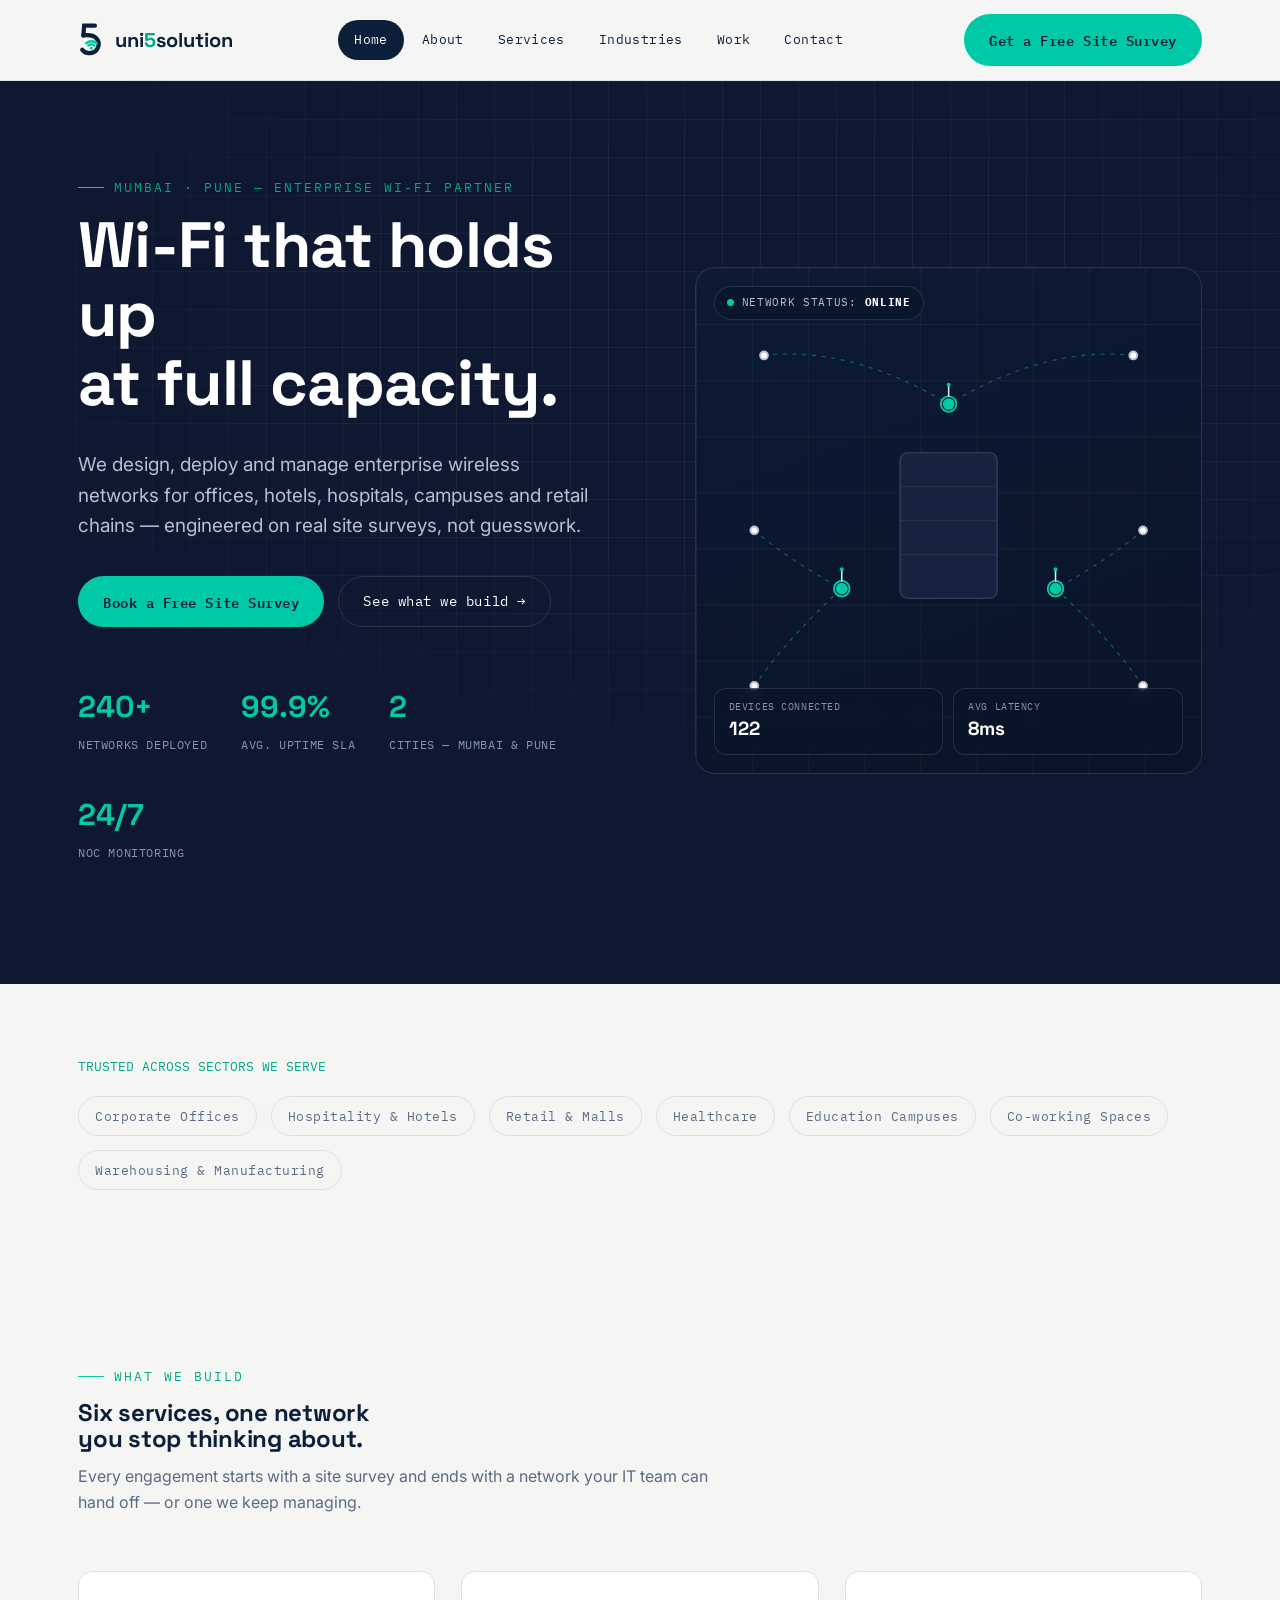
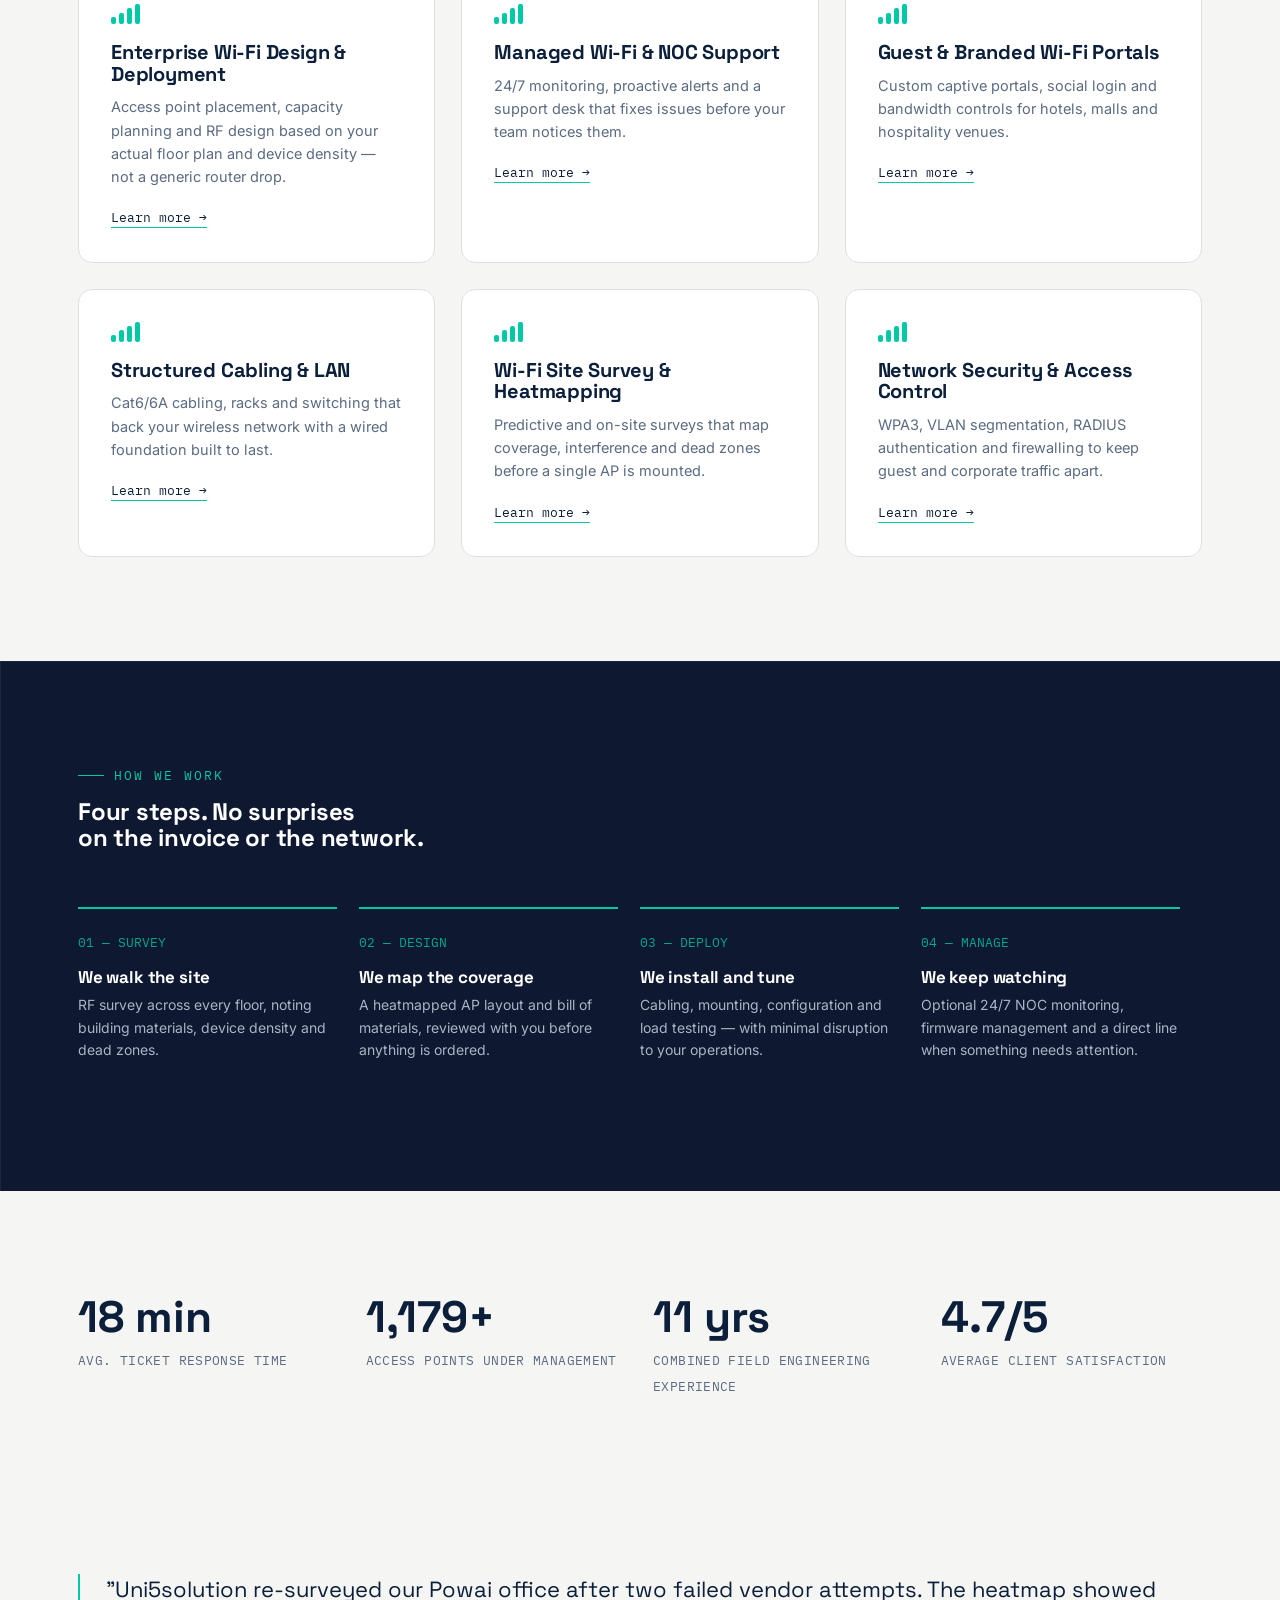
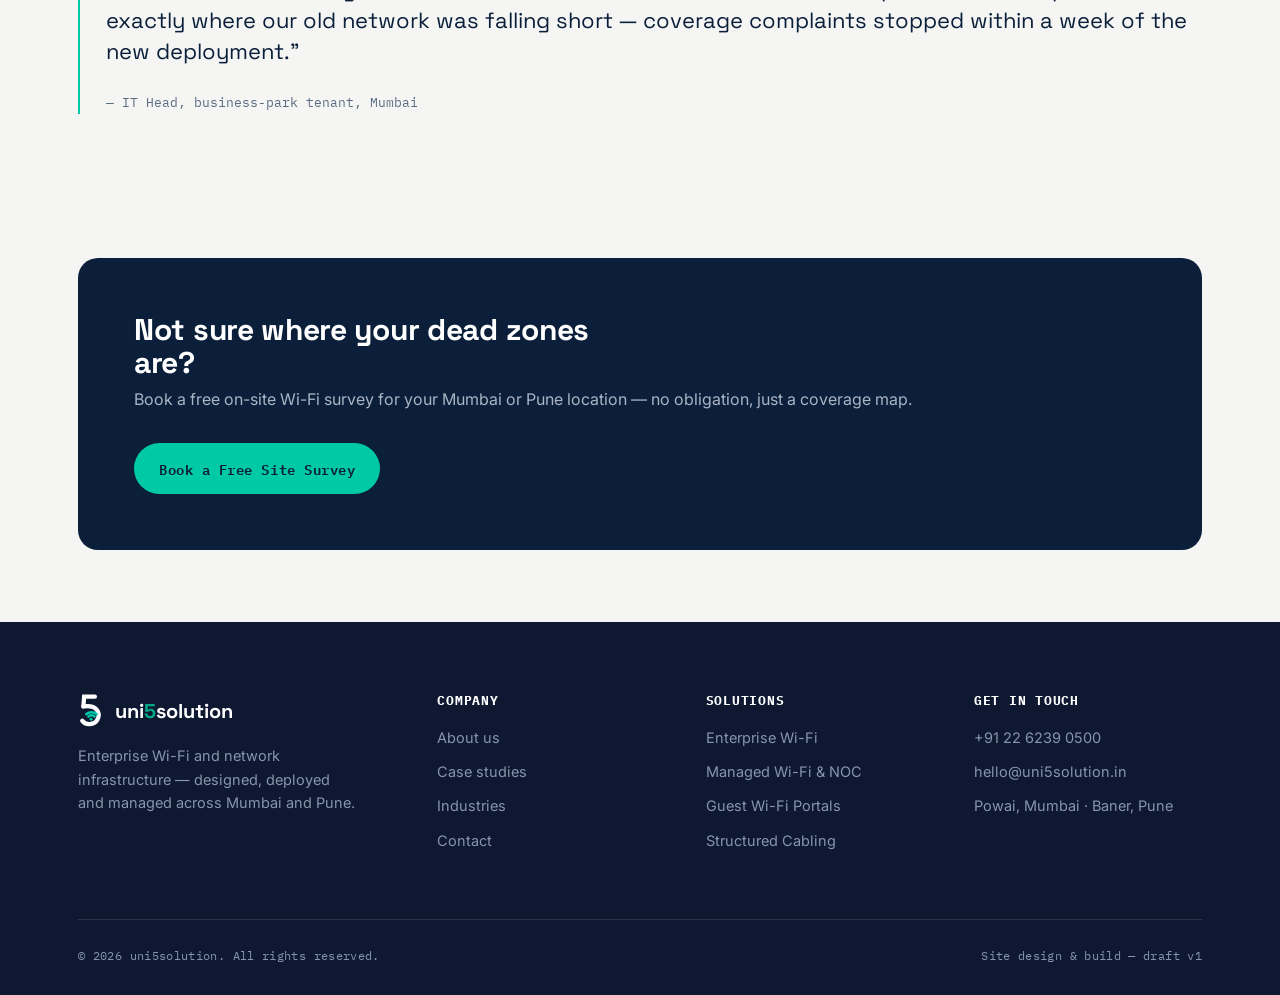
==== index.html @ 1fc23071 "Initial site: home, about, services, industries, work, contact + logo + hero network animation" ====
<!DOCTYPE html>
<html lang="en">
<head>
<meta charset="UTF-8">
<meta name="viewport" content="width=device-width, initial-scale=1.0">
<title>uni5solution — Enterprise Wi-Fi & Network Infrastructure | Mumbai & Pune</title>
<meta name="description" content="uni5solution designs, deploys and manages enterprise Wi-Fi networks for offices, hospitality, retail and campuses across Mumbai and Pune. Free site survey.">
<link rel="icon" href="assets/img/favicon.ico">
<link rel="preconnect" href="https://fonts.googleapis.com">
<link href="https://fonts.googleapis.com/css2?family=Space+Grotesk:wght@500;600;700&family=Inter:wght@400;500;600&family=IBM+Plex+Mono:wght@400;500&display=swap" rel="stylesheet">
<link rel="stylesheet" href="assets/css/style.css">
</head>
<body>

<header class="site-header">
  <div class="container">
    <a href="index.html" class="brand">
      <img src="assets/img/logo-mark.svg" alt="uni5solution">
      <span class="brand-word">uni<b>5</b>solution</span>
    </a>
    <nav class="main-nav" id="main-nav">
      <a href="index.html">Home</a>
      <a href="about.html">About</a>
      <a href="services.html">Services</a>
      <a href="industries.html">Industries</a>
      <a href="work.html">Work</a>
      <a href="contact.html">Contact</a>
      <a href="contact.html" class="btn btn-signal nav-inline-cta">Get a Free Site Survey</a>
    </nav>
    <div class="nav-cta">
      <a href="contact.html" class="btn btn-signal">Get a Free Site Survey</a>
      <button class="nav-toggle" aria-label="Toggle menu" aria-expanded="false"><span></span><span></span><span></span></button>
    </div>
  </div>
</header>

<!-- HERO -->
<section class="hero">
  <div class="container">
    <div class="hero-grid">
      <div>
        <div class="eyebrow on-dark">MUMBAI · PUNE — ENTERPRISE WI-FI PARTNER</div>
        <h1>Wi-Fi that holds up<br>at full capacity.</h1>
        <p class="lede">We design, deploy and manage enterprise wireless networks for offices, hotels, hospitals, campuses and retail chains — engineered on real site surveys, not guesswork.</p>
        <div class="hero-actions">
          <a href="contact.html" class="btn btn-signal">Book a Free Site Survey</a>
          <a href="services.html" class="btn btn-ghost">See what we build →</a>
        </div>
        <div class="hero-stats">
          <div><strong>240+</strong><span>NETWORKS DEPLOYED</span></div>
          <div><strong>99.9%</strong><span>AVG. UPTIME SLA</span></div>
          <div><strong>2</strong><span>CITIES — MUMBAI &amp; PUNE</span></div>
          <div><strong>24/7</strong><span>NOC MONITORING</span></div>
        </div>
      </div>
      <div class="network-live" role="img" aria-label="Animated illustration of an office building with three access points serving connected devices">
        <div class="heatmap-grid"></div>

        <div class="network-badge"><span class="live-dot"></span>NETWORK STATUS: <b>ONLINE</b></div>

        <svg class="network-svg" viewBox="0 0 520 520" xmlns="http://www.w3.org/2000/svg">
          <!-- building -->
          <rect class="building" x="210" y="190" width="100" height="150" rx="8" stroke-width="1.5"/>
          <line class="floor-line" x1="210" y1="225" x2="310" y2="225"/>
          <line class="floor-line" x1="210" y1="260" x2="310" y2="260"/>
          <line class="floor-line" x1="210" y1="295" x2="310" y2="295"/>

          <!-- connection links (device -> nearest AP) -->
          <path class="link" d="M70,90 Q160,80 260,140"/>
          <path class="link" d="M450,90 Q360,80 260,140"/>
          <path class="link" d="M60,270 Q95,300 150,330"/>
          <path class="link" d="M60,430 Q95,380 150,330"/>
          <path class="link" d="M460,270 Q425,300 370,330"/>
          <path class="link" d="M460,430 Q425,380 370,330"/>

          <!-- device dots -->
          <circle class="device-dot pulse" cx="70" cy="90" r="5"/>
          <circle class="device-dot pulse" cx="450" cy="90" r="5"/>
          <circle class="device-dot pulse" cx="60" cy="270" r="5"/>
          <circle class="device-dot pulse" cx="60" cy="430" r="5"/>
          <circle class="device-dot pulse" cx="460" cy="270" r="5"/>
          <circle class="device-dot pulse" cx="460" cy="430" r="5"/>

          <!-- travelling packets, one per link -->
          <circle class="packet" r="3" style="offset-path:path('M70,90 Q160,80 260,140'); animation-duration:2.6s; animation-delay:0s;"/>
          <circle class="packet" r="3" style="offset-path:path('M450,90 Q360,80 260,140'); animation-duration:3s; animation-delay:.6s;"/>
          <circle class="packet" r="3" style="offset-path:path('M60,270 Q95,300 150,330'); animation-duration:2.2s; animation-delay:.3s;"/>
          <circle class="packet" r="3" style="offset-path:path('M60,430 Q95,380 150,330'); animation-duration:2.8s; animation-delay:1s;"/>
          <circle class="packet" r="3" style="offset-path:path('M460,270 Q425,300 370,330'); animation-duration:2.4s; animation-delay:.15s;"/>
          <circle class="packet" r="3" style="offset-path:path('M460,430 Q425,380 370,330'); animation-duration:3.2s; animation-delay:.8s;"/>

          <!-- access points: radar rings + antenna + core -->
          <g>
            <circle class="radar" cx="260" cy="140" r="8"/>
            <circle class="radar d2" cx="260" cy="140" r="8"/>
            <line class="ap-antenna" x1="260" y1="132" x2="260" y2="120"/>
            <circle class="ap-core" cx="260" cy="120" r="2"/>
            <circle class="ap-core" cx="260" cy="140" r="6"/>
          </g>
          <g>
            <circle class="radar" cx="150" cy="330" r="8"/>
            <circle class="radar d2" cx="150" cy="330" r="8"/>
            <line class="ap-antenna" x1="150" y1="322" x2="150" y2="310"/>
            <circle class="ap-core" cx="150" cy="310" r="2"/>
            <circle class="ap-core" cx="150" cy="330" r="6"/>
          </g>
          <g>
            <circle class="radar" cx="370" cy="330" r="8"/>
            <circle class="radar d2" cx="370" cy="330" r="8"/>
            <line class="ap-antenna" x1="370" y1="322" x2="370" y2="310"/>
            <circle class="ap-core" cx="370" cy="310" r="2"/>
            <circle class="ap-core" cx="370" cy="330" r="6"/>
          </g>
        </svg>

        <div class="network-readout">
          <div><span>DEVICES CONNECTED</span><strong id="live-devices">124</strong></div>
          <div><span>AVG LATENCY</span><strong id="live-latency">11ms</strong></div>
        </div>
      </div>
    </div>
  </div>
</section>

<!-- LOGO STRIP -->
<section class="section-tight">
  <div class="container">
    <p class="badge-signal" style="margin-bottom:20px;">TRUSTED ACROSS SECTORS WE SERVE</p>
    <div class="strip">
      <span>Corporate Offices</span>
      <span>Hospitality &amp; Hotels</span>
      <span>Retail &amp; Malls</span>
      <span>Healthcare</span>
      <span>Education Campuses</span>
      <span>Co-working Spaces</span>
      <span>Warehousing &amp; Manufacturing</span>
    </div>
  </div>
</section>

<!-- SERVICES -->
<section class="section" id="services">
  <div class="container">
    <div class="section-head">
      <div class="eyebrow">WHAT WE BUILD</div>
      <h2>Six services, one network<br>you stop thinking about.</h2>
      <p>Every engagement starts with a site survey and ends with a network your IT team can hand off — or one we keep managing.</p>
    </div>
    <div class="grid grid-3">
      <div class="card reveal">
        <div class="bars"><i></i><i></i><i></i><i></i></div>
        <h3>Enterprise Wi-Fi Design &amp; Deployment</h3>
        <p>Access point placement, capacity planning and RF design based on your actual floor plan and device density — not a generic router drop.</p>
        <a href="services.html" class="more">Learn more →</a>
      </div>
      <div class="card reveal">
        <div class="bars"><i></i><i></i><i></i><i></i></div>
        <h3>Managed Wi-Fi &amp; NOC Support</h3>
        <p>24/7 monitoring, proactive alerts and a support desk that fixes issues before your team notices them.</p>
        <a href="services.html" class="more">Learn more →</a>
      </div>
      <div class="card reveal">
        <div class="bars"><i></i><i></i><i></i><i></i></div>
        <h3>Guest &amp; Branded Wi-Fi Portals</h3>
        <p>Custom captive portals, social login and bandwidth controls for hotels, malls and hospitality venues.</p>
        <a href="services.html" class="more">Learn more →</a>
      </div>
      <div class="card reveal">
        <div class="bars"><i></i><i></i><i></i><i></i></div>
        <h3>Structured Cabling &amp; LAN</h3>
        <p>Cat6/6A cabling, racks and switching that back your wireless network with a wired foundation built to last.</p>
        <a href="services.html" class="more">Learn more →</a>
      </div>
      <div class="card reveal">
        <div class="bars"><i></i><i></i><i></i><i></i></div>
        <h3>Wi-Fi Site Survey &amp; Heatmapping</h3>
        <p>Predictive and on-site surveys that map coverage, interference and dead zones before a single AP is mounted.</p>
        <a href="services.html" class="more">Learn more →</a>
      </div>
      <div class="card reveal">
        <div class="bars"><i></i><i></i><i></i><i></i></div>
        <h3>Network Security &amp; Access Control</h3>
        <p>WPA3, VLAN segmentation, RADIUS authentication and firewalling to keep guest and corporate traffic apart.</p>
        <a href="services.html" class="more">Learn more →</a>
      </div>
    </div>
  </div>
</section>

<!-- WHY US / PROCESS -->
<section class="section on-dark blueprint">
  <div class="container">
    <div class="section-head">
      <div class="eyebrow">HOW WE WORK</div>
      <h2>Four steps. No surprises<br>on the invoice or the network.</h2>
    </div>
    <div class="process">
      <div class="process-step reveal">
        <span class="num">01 — SURVEY</span>
        <h4>We walk the site</h4>
        <p>RF survey across every floor, noting building materials, device density and dead zones.</p>
      </div>
      <div class="process-step reveal">
        <span class="num">02 — DESIGN</span>
        <h4>We map the coverage</h4>
        <p>A heatmapped AP layout and bill of materials, reviewed with you before anything is ordered.</p>
      </div>
      <div class="process-step reveal">
        <span class="num">03 — DEPLOY</span>
        <h4>We install and tune</h4>
        <p>Cabling, mounting, configuration and load testing — with minimal disruption to your operations.</p>
      </div>
      <div class="process-step reveal">
        <span class="num">04 — MANAGE</span>
        <h4>We keep watching</h4>
        <p>Optional 24/7 NOC monitoring, firmware management and a direct line when something needs attention.</p>
      </div>
    </div>
  </div>
</section>

<!-- STATS / CREDIBILITY -->
<section class="section">
  <div class="container">
    <div class="grid grid-4">
      <div class="stat reveal"><strong>18 min</strong><span>AVG. TICKET RESPONSE TIME</span></div>
      <div class="stat reveal"><strong>1,200+</strong><span>ACCESS POINTS UNDER MANAGEMENT</span></div>
      <div class="stat reveal"><strong>11 yrs</strong><span>COMBINED FIELD ENGINEERING EXPERIENCE</span></div>
      <div class="stat reveal"><strong>4.8/5</strong><span>AVERAGE CLIENT SATISFACTION</span></div>
    </div>
  </div>
</section>

<!-- TESTIMONIAL -->
<section class="section-tight">
  <div class="container">
    <div class="quote reveal">
      <p>"Uni5solution re-surveyed our Powai office after two failed vendor attempts. The heatmap showed exactly where our old network was falling short — coverage complaints stopped within a week of the new deployment."</p>
      <cite>— IT Head, business-park tenant, Mumbai</cite>
    </div>
  </div>
</section>

<!-- CTA -->
<section class="section-tight">
  <div class="container">
    <div class="cta-band">
      <div>
        <h2>Not sure where your dead zones are?</h2>
        <p>Book a free on-site Wi-Fi survey for your Mumbai or Pune location — no obligation, just a coverage map.</p>
      </div>
      <a href="contact.html" class="btn btn-signal">Book a Free Site Survey</a>
    </div>
  </div>
</section>

<footer class="site-footer">
  <div class="container">
    <div class="footer-grid">
      <div class="footer-brand">
        <a href="index.html" class="brand">
          <img src="assets/img/logo-mark-light.svg" alt="uni5solution">
          <span class="brand-word" style="color:#fff;">uni<b>5</b>solution</span>
        </a>
        <p>Enterprise Wi-Fi and network infrastructure — designed, deployed and managed across Mumbai and Pune.</p>
      </div>
      <div>
        <h4>Company</h4>
        <ul>
          <li><a href="about.html">About us</a></li>
          <li><a href="work.html">Case studies</a></li>
          <li><a href="industries.html">Industries</a></li>
          <li><a href="contact.html">Contact</a></li>
        </ul>
      </div>
      <div>
        <h4>Solutions</h4>
        <ul>
          <li><a href="services.html">Enterprise Wi-Fi</a></li>
          <li><a href="services.html">Managed Wi-Fi &amp; NOC</a></li>
          <li><a href="services.html">Guest Wi-Fi Portals</a></li>
          <li><a href="services.html">Structured Cabling</a></li>
        </ul>
      </div>
      <div>
        <h4>Get in touch</h4>
        <ul>
          <li><a href="tel:+912262390500">+91 22 6239 0500</a></li>
          <li><a href="mailto:hello@uni5solution.in">hello@uni5solution.in</a></li>
          <li>Powai, Mumbai · Baner, Pune</li>
        </ul>
      </div>
    </div>
    <div class="footer-bottom">
      <span>© 2026 uni5solution. All rights reserved.</span>
      <span>Site design &amp; build — draft v1</span>
    </div>
  </div>
</footer>

<script src="assets/js/main.js"></script>
</body>
</html>
---- assets/css/style.css ----
/* ============================================================
   uni5solution — design tokens
   ============================================================ */
:root{
  --ink:        #0B1F3A;
  --ink-2:      #14315C;
  --panel:      #0E1830;
  --paper:      #F5F6F4;
  --paper-2:    #ECEEEA;
  --signal:     #00C9A7;
  --signal-dim: #00A889;
  --amber:      #FF8A3D;
  --slate:      #5B6B82;
  --line:       #DCE1E0;
  --line-dark:  rgba(255,255,255,.12);
  --charcoal:   #10151F;
  --white:      #FFFFFF;

  --font-display: 'Space Grotesk', 'Arial Narrow', sans-serif;
  --font-body:    'Inter', -apple-system, 'Segoe UI', sans-serif;
  --font-mono:    'IBM Plex Mono', 'Courier New', monospace;

  --container: 1180px;
  --radius: 14px;
}

*,*::before,*::after{ box-sizing:border-box; }
html{ scroll-behavior:smooth; }
body{
  margin:0;
  background:var(--paper);
  color:var(--charcoal);
  font-family:var(--font-body);
  font-size:16px;
  line-height:1.6;
  -webkit-font-smoothing:antialiased;
  opacity:0;
  animation:page-in .5s ease .05s forwards;
}
@keyframes page-in{ from{ opacity:0; transform:translateY(6px); } to{ opacity:1; transform:translateY(0); } }
img{ max-width:100%; display:block; }
a{ color:inherit; text-decoration:none; }
ul{ margin:0; padding:0; list-style:none; }
h1,h2,h3,h4{
  font-family:var(--font-display);
  color:var(--ink);
  line-height:1.08;
  margin:0 0 .5em;
  letter-spacing:-0.01em;
}
p{ margin:0 0 1em; color:var(--slate); }
.container{ max-width:var(--container); margin:0 auto; padding:0 28px; }

/* focus visibility */
a:focus-visible,button:focus-visible,input:focus-visible,textarea:focus-visible{
  outline:2px solid var(--signal); outline-offset:3px;
}
@media (prefers-reduced-motion: reduce){
  *{ animation-duration:0.001ms !important; animation-iteration-count:1 !important; transition-duration:0.001ms !important; scroll-behavior:auto !important; }
  body{ opacity:1 !important; animation:none !important; }
}

/* ============================================================
   Eyebrow / mono labels
   ============================================================ */
.eyebrow{
  font-family:var(--font-mono);
  font-size:12.5px;
  letter-spacing:.16em;
  text-transform:uppercase;
  color:var(--signal-dim);
  display:flex; align-items:center; gap:10px;
  margin-bottom:14px;
}
.eyebrow::before{
  content:''; width:26px; height:1px; background:var(--signal);
}
.on-dark .eyebrow{ color:var(--signal); }
.on-dark .eyebrow::before{ background:var(--signal); }

/* ============================================================
   Buttons
   ============================================================ */
.btn{
  display:inline-flex; align-items:center; gap:10px;
  font-family:var(--font-mono);
  font-size:13.5px; letter-spacing:.04em;
  padding:14px 24px;
  border-radius:999px;
  border:1px solid transparent;
  cursor:pointer;
  position:relative; overflow:hidden;
  transition:transform .15s ease, background .2s ease, color .2s ease, border-color .2s ease;
  white-space:nowrap;
}
.btn:hover{ transform:translateY(-2px); }
.btn:active{ transform:translateY(0) scale(.98); }
.btn .ripple{
  position:absolute; border-radius:50%; pointer-events:none;
  background:rgba(255,255,255,.55); transform:scale(0);
  animation:ripple-out .6s ease-out forwards;
}
.btn-signal .ripple,.btn-primary .ripple{ background:rgba(255,255,255,.45); }
.btn-ghost .ripple{ background:rgba(0,201,167,.25); }
@keyframes ripple-out{ to{ transform:scale(1); opacity:0; } }
.btn-primary{ background:var(--ink); color:var(--white); }
.btn-primary:hover{ background:var(--signal-dim); }
.btn-signal{ background:var(--signal); color:var(--ink); font-weight:600; }
.btn-signal:hover{ background:var(--white); }
.btn-ghost{ border-color:var(--line); color:var(--ink); }
.btn-ghost:hover{ border-color:var(--ink); }
.on-dark .btn-ghost,.hero .btn-ghost,.page-hero .btn-ghost{ border-color:var(--line-dark); color:var(--white); }
.on-dark .btn-ghost:hover,.hero .btn-ghost:hover,.page-hero .btn-ghost:hover{ border-color:var(--signal); }

/* ============================================================
   Header / nav
   ============================================================ */
.site-header{
  position:sticky; top:0; z-index:100;
  background:rgba(245,246,244,.86);
  backdrop-filter:blur(10px);
  border-bottom:1px solid var(--line);
  transition:box-shadow .3s ease, border-color .3s ease;
}
.site-header.scrolled{
  box-shadow:0 8px 28px -20px rgba(11,31,58,.35);
}
.site-header .container{
  display:flex; align-items:center; justify-content:space-between;
  height:80px;
  transition:height .3s ease;
}
.site-header.scrolled .container{ height:66px; }
.brand{ display:flex; align-items:center; gap:12px; }
.brand img{ height:34px; width:auto; transition:height .3s ease, transform .4s ease; }
.site-header.scrolled .brand img{ height:28px; }
.brand:hover img{ transform:rotate(-8deg) scale(1.05); }
.brand-word{ font-family:var(--font-display); font-weight:700; font-size:20px; color:var(--ink); }
.brand-word b{ color:var(--signal-dim); font-weight:700; }

.main-nav{ display:flex; align-items:center; gap:2px; }
.main-nav a{
  position:relative;
  font-family:var(--font-mono); font-size:13px; letter-spacing:.03em;
  color:var(--ink); padding:10px 16px; border-radius:999px;
  transition:background .2s ease, color .2s ease;
}
.main-nav a::after{
  content:''; position:absolute; left:16px; right:16px; bottom:4px; height:2px;
  background:var(--signal); border-radius:2px;
  transform:scaleX(0); transform-origin:left; transition:transform .25s ease;
}
.main-nav a:hover::after{ transform:scaleX(1); }
.main-nav a:hover{ background:var(--paper-2); }
.main-nav a.active{ background:var(--ink); color:var(--white); }
.main-nav a.active::after{ display:none; }
.nav-cta{ display:flex; align-items:center; gap:18px; }
.nav-toggle{ display:none; }

@media (max-width:920px){
  .main-nav{
    position:fixed; inset:80px 0 0 0; height:calc(100dvh - 80px);
    background:var(--paper); flex-direction:column; align-items:stretch;
    padding:20px 28px; gap:6px; transform:translateX(100%);
    transition:transform .3s ease; overflow-y:auto;
  }
  .main-nav.open{ transform:translateX(0); }
  .main-nav a{ padding:16px 10px; border-bottom:1px solid var(--line); border-radius:0; }
  .main-nav a::after{ display:none; }
  .main-nav a{ opacity:0; transform:translateX(14px); transition:opacity .35s ease, transform .35s ease; }
  .main-nav.open a{ opacity:1; transform:translateX(0); }
  .main-nav.open a:nth-child(1){ transition-delay:.05s; }
  .main-nav.open a:nth-child(2){ transition-delay:.1s; }
  .main-nav.open a:nth-child(3){ transition-delay:.15s; }
  .main-nav.open a:nth-child(4){ transition-delay:.2s; }
  .main-nav.open a:nth-child(5){ transition-delay:.25s; }
  .main-nav.open a:nth-child(6){ transition-delay:.3s; }
  .main-nav.open a:nth-child(7){ transition-delay:.35s; }
  .nav-toggle{
    display:flex; flex-direction:column; gap:5px; background:none; border:none; cursor:pointer; padding:8px;
  }
  .nav-toggle span{ width:22px; height:2px; background:var(--ink); transition:transform .3s ease, opacity .3s ease; }
  .nav-toggle.active span:nth-child(1){ transform:translateY(7px) rotate(45deg); }
  .nav-toggle.active span:nth-child(2){ opacity:0; }
  .nav-toggle.active span:nth-child(3){ transform:translateY(-7px) rotate(-45deg); }
  .nav-cta .btn-signal{ display:none; }
  .main-nav .nav-inline-cta{ display:block; margin-top:14px; }
}
@media (min-width:921px){ .nav-inline-cta{ display:none; } }

/* ============================================================
   Section rhythm
   ============================================================ */
.section{ padding:104px 0; }
.section-tight{ padding:72px 0; }
@media (max-width:720px){ .section{ padding:64px 0; } .section-tight{ padding:48px 0; } }
.section.on-dark{ background:var(--panel); color:var(--white); }
.section.on-dark h1,.section.on-dark h2,.section.on-dark h3,.section.on-dark h4{ color:var(--white); }
.section.on-dark p{ color:#A9B4C4; }
.section-head{ max-width:640px; margin-bottom:56px; }
.section-head.center{ margin-left:auto; margin-right:auto; text-align:center; }

/* ============================================================
   Signal / blueprint motif — signature visual
   ============================================================ */
.blueprint{
  position:relative;
  background-image:
    linear-gradient(var(--line) 1px, transparent 1px),
    linear-gradient(90deg, var(--line) 1px, transparent 1px);
  background-size:34px 34px;
}
.on-dark.blueprint{
  background-image:
    linear-gradient(rgba(255,255,255,.06) 1px, transparent 1px),
    linear-gradient(90deg, rgba(255,255,255,.06) 1px, transparent 1px);
}

.hero{
  position:relative; overflow:hidden;
  padding:96px 0 120px;
  background:var(--panel); color:var(--white);
}
.hero::before{
  content:'';
  position:absolute; inset:0;
  background-image:
    linear-gradient(rgba(255,255,255,.055) 1px, transparent 1px),
    linear-gradient(90deg, rgba(255,255,255,.055) 1px, transparent 1px);
  background-size:38px 38px;
  mask-image:radial-gradient(ellipse 80% 60% at 60% 30%, black 40%, transparent 85%);
}
.hero .container{ position:relative; z-index:2; }
.hero-grid{ display:grid; grid-template-columns:1.05fr .95fr; gap:56px; align-items:center; }
@media (max-width:900px){ .hero-grid{ grid-template-columns:1fr; } }
.hero h1{ color:var(--white); font-size:clamp(38px,5.4vw,64px); }
.hero .lede{ color:#B7C1D1; font-size:19px; max-width:520px; }
.hero-actions{ display:flex; gap:14px; flex-wrap:wrap; margin-top:34px; }

.hero-stats{ display:flex; gap:34px; margin-top:56px; flex-wrap:wrap; }
.hero-stats div{ font-family:var(--font-mono); }
.hero-stats strong{ display:block; font-family:var(--font-display); font-size:30px; color:var(--signal); }
.hero-stats span{ font-size:12px; letter-spacing:.05em; color:#8695AB; }

/* coverage heatmap visual (signature element) */
.heatmap{
  position:relative; min-height:340px; aspect-ratio:1/1; border-radius:20px;
  background:linear-gradient(160deg,#0C1A33,#0A1428);
  border:1px solid var(--line-dark);
  overflow:hidden;
}
.heatmap-grid{
  position:absolute; inset:0;
  background-image:linear-gradient(rgba(255,255,255,.08) 1px, transparent 1px),
                    linear-gradient(90deg, rgba(255,255,255,.08) 1px, transparent 1px);
  background-size:11.11% 11.11%;
}
.heatmap-blob{
  position:absolute; border-radius:50%; filter:blur(22px); opacity:.55;
  animation:blob-drift 9s ease-in-out infinite alternate;
}
.heatmap-node{
  position:absolute; width:9px; height:9px; border-radius:50%; background:var(--signal);
  box-shadow:0 0 0 6px rgba(0,201,167,.16);
}
.heatmap-node.ap::after{
  content:'AP'; position:absolute; top:-22px; left:50%; transform:translateX(-50%);
  font-family:var(--font-mono); font-size:10px; letter-spacing:.08em; color:#8695AB;
}
.heatmap-ring{
  position:absolute; border:1px solid rgba(0,201,167,.35); border-radius:50%;
  transform-box:fill-box; transform-origin:center;
  animation:ring-pulse 2.8s ease-out infinite;
}
@keyframes ring-pulse{
  0%{ transform:scale(.75); opacity:.7; }
  100%{ transform:scale(1.5); opacity:0; }
}
@keyframes blob-drift{
  0%{ transform:translate(0,0) scale(1); }
  100%{ transform:translate(10px,-14px) scale(1.12); }
}

/* ============================================================
   Hero network visualization — signature "alive" element
   ============================================================ */
.network-live{
  position:relative; min-height:340px; aspect-ratio:1/1; border-radius:20px;
  background:linear-gradient(160deg,#0C1A33,#0A1428);
  border:1px solid var(--line-dark);
  overflow:hidden;
}
.network-live .heatmap-grid{ opacity:.7; }
.network-svg{ position:absolute; inset:0; width:100%; height:100%; }

.network-svg .link{
  fill:none; stroke:rgba(0,201,167,.4); stroke-width:1.4;
  stroke-dasharray:3 7; stroke-linecap:round;
  animation:dash-flow 1.4s linear infinite;
}
@keyframes dash-flow{ to{ stroke-dashoffset:-20; } }

.network-svg .radar{
  fill:none; stroke:var(--signal); stroke-width:1.6;
  transform-box:fill-box; transform-origin:center;
  animation:radar-pulse 2.8s ease-out infinite;
}
.network-svg .radar.d2{ animation-delay:1.4s; }
@keyframes radar-pulse{
  0%{ transform:scale(.35); opacity:.65; }
  100%{ transform:scale(6.5); opacity:0; }
}

.network-svg .ap-core{ fill:var(--signal); }
.network-svg .ap-antenna{ stroke:#DCE9E6; stroke-width:1.6; stroke-linecap:round; }
.network-svg .device-dot{ fill:#B7C1D1; }
.network-svg .device-dot.pulse{ animation:device-blink 2.4s ease-in-out infinite; }
@keyframes device-blink{ 0%,100%{ opacity:.7; } 50%{ opacity:1; } }

.network-svg .packet{
  fill:var(--white);
  offset-rotate:0deg;
  animation-name:travel;
  animation-timing-function:linear;
  animation-iteration-count:infinite;
}
@keyframes travel{
  from{ offset-distance:0%; opacity:0; }
  8%{ opacity:1; }
  92%{ opacity:1; }
  to{ offset-distance:100%; opacity:0; }
}

.network-svg .building{ fill:#16233F; stroke:rgba(255,255,255,.14); }
.network-svg .floor-line{ stroke:rgba(255,255,255,.08); }

.network-badge{
  position:absolute; top:18px; left:18px; z-index:3;
  display:flex; align-items:center; gap:8px;
  font-family:var(--font-mono); font-size:11px; letter-spacing:.06em; color:#B7C1D1;
  background:rgba(10,20,40,.55); backdrop-filter:blur(6px);
  border:1px solid var(--line-dark); border-radius:999px; padding:7px 12px;
}
.network-badge b{ color:var(--white); }
.live-dot{
  width:7px; height:7px; border-radius:50%; background:var(--signal);
  box-shadow:0 0 0 0 rgba(0,201,167,.6);
  animation:live-blink 1.8s ease-in-out infinite;
}
@keyframes live-blink{
  0%{ box-shadow:0 0 0 0 rgba(0,201,167,.55); }
  70%{ box-shadow:0 0 0 8px rgba(0,201,167,0); }
  100%{ box-shadow:0 0 0 0 rgba(0,201,167,0); }
}
.network-readout{
  position:absolute; left:18px; right:18px; bottom:18px; z-index:3;
  display:flex; gap:10px;
}
.network-readout div{
  flex:1; background:rgba(10,20,40,.55); backdrop-filter:blur(6px);
  border:1px solid var(--line-dark); border-radius:12px; padding:10px 14px;
}
.network-readout span{ display:block; font-family:var(--font-mono); font-size:9.5px; letter-spacing:.06em; color:#8695AB; }
.network-readout strong{ font-family:var(--font-display); font-size:19px; color:var(--white); }

@media (prefers-reduced-motion: reduce){
  .network-svg .packet{ display:none; }
}

/* ============================================================
   Cards
   ============================================================ */
.grid{ display:grid; gap:26px; }
.grid-3{ grid-template-columns:repeat(3,1fr); }
.grid-2{ grid-template-columns:repeat(2,1fr); }
.grid-4{ grid-template-columns:repeat(4,1fr); }
@media (max-width:900px){ .grid-3,.grid-4{ grid-template-columns:repeat(2,1fr); } }
@media (max-width:600px){ .grid-2,.grid-3,.grid-4{ grid-template-columns:1fr; } }

.card{
  background:var(--white); border:1px solid var(--line); border-radius:var(--radius);
  padding:32px; position:relative; overflow:hidden;
  transition:transform .2s ease, box-shadow .2s ease, border-color .2s ease;
}
.card::before{
  content:''; position:absolute; inset:0; border-radius:inherit; pointer-events:none;
  background:radial-gradient(240px circle at var(--x,50%) var(--y,50%), rgba(0,201,167,.12), transparent 60%);
  opacity:0; transition:opacity .35s ease;
}
.card:hover::before{ opacity:1; }
.card:hover{ transform:translateY(-4px); box-shadow:0 20px 40px -24px rgba(11,31,58,.25); border-color:transparent; }
.card .bars{ display:flex; align-items:flex-end; gap:3px; height:20px; margin-bottom:18px; }
.card .bars i{ width:5px; background:var(--signal); border-radius:2px; display:block; transition:transform .2s ease; transform-origin:bottom; }
.card .bars i:nth-child(1){ height:35%; } .card .bars i:nth-child(2){ height:58%; }
.card .bars i:nth-child(3){ height:80%; } .card .bars i:nth-child(4){ height:100%; }
.card:hover .bars i{ animation:bar-flicker 1.1s ease-in-out infinite; }
.card:hover .bars i:nth-child(1){ animation-delay:0s; }
.card:hover .bars i:nth-child(2){ animation-delay:.12s; }
.card:hover .bars i:nth-child(3){ animation-delay:.24s; }
.card:hover .bars i:nth-child(4){ animation-delay:.36s; }
@keyframes bar-flicker{ 0%,100%{ transform:scaleY(1); } 50%{ transform:scaleY(.72); } }
.card h3{ font-size:20px; margin-bottom:10px; }
.card p{ margin-bottom:16px; font-size:14.5px; }
.card a.more{ font-family:var(--font-mono); font-size:12.5px; color:var(--ink); border-bottom:1px solid var(--signal); padding-bottom:2px; transition:padding-left .2s ease; }
.card a.more:hover{ padding-left:4px; }

.card.on-dark{ background:var(--ink-2); border-color:var(--line-dark); }
.card.on-dark p{ color:#A9B4C4; }

/* stat blocks */
.stat{ text-align:left; }
.stat strong{ display:block; font-family:var(--font-display); font-size:44px; color:var(--ink); line-height:1; margin-bottom:8px; }
.on-dark .stat strong{ color:var(--signal); }
.stat span{ font-family:var(--font-mono); font-size:12.5px; color:var(--slate); letter-spacing:.03em; }

/* process steps */
.process{ display:grid; grid-template-columns:repeat(4,1fr); gap:0; counter-reset:step; }
@media (max-width:900px){ .process{ grid-template-columns:1fr 1fr; } }
@media (max-width:560px){ .process{ grid-template-columns:1fr; } }
.process-step{ padding:26px 22px 26px 0; position:relative; }
.process-step::before{
  content:''; position:absolute; top:0; left:0; right:22px; height:2px; background:var(--line-dark);
}
.process-step::after{
  content:''; position:absolute; top:0; left:0; height:2px; width:0; background:var(--signal);
  transition:width 1s cubic-bezier(.2,.8,.2,1);
}
.js-reveal .process-step.is-visible::after{ width:calc(100% - 22px); }
.process-step .num{ font-family:var(--font-mono); color:var(--signal-dim); font-size:13px; margin-bottom:14px; display:block; }
.process-step h4{ font-size:17px; margin-bottom:8px; }
.process-step p{ font-size:14px; margin:0; }

/* logo strip */
.strip{ display:flex; flex-wrap:wrap; gap:14px; }
.strip span{
  font-family:var(--font-mono); font-size:12.5px; letter-spacing:.04em;
  border:1px solid var(--line); border-radius:999px; padding:9px 16px; color:var(--slate);
}

/* testimonial */
.quote{ border-left:2px solid var(--signal); padding-left:26px; }
.quote p{ font-family:var(--font-display); font-size:22px; color:var(--ink); line-height:1.4; }
.quote cite{ font-style:normal; font-family:var(--font-mono); font-size:12.5px; color:var(--slate); }
.on-dark .quote p{ color:var(--white); }

/* table */
.table-wrap{ overflow-x:auto; border:1px solid var(--line); border-radius:var(--radius); }
table{ width:100%; border-collapse:collapse; min-width:640px; }
th,td{ text-align:left; padding:16px 20px; border-bottom:1px solid var(--line); font-size:14.5px; }
th{ font-family:var(--font-mono); font-size:12px; letter-spacing:.05em; color:var(--slate); text-transform:uppercase; background:var(--paper-2); }
tr:last-child td{ border-bottom:none; }

/* forms */
.field{ margin-bottom:20px; }
.field label{ display:block; font-family:var(--font-mono); font-size:12.5px; letter-spacing:.03em; color:var(--slate); margin-bottom:8px; }
.field input,.field select,.field textarea{
  width:100%; padding:14px 16px; border-radius:10px; border:1px solid var(--line);
  background:var(--white); font-family:var(--font-body); font-size:15px; color:var(--charcoal);
}
.field textarea{ resize:vertical; min-height:120px; }
.field input:focus,.field select:focus,.field textarea:focus{ border-color:var(--signal); }
.field-row{ display:grid; grid-template-columns:1fr 1fr; gap:18px; }
@media (max-width:600px){ .field-row{ grid-template-columns:1fr; } }

/* location cards */
.loc-card{ border:1px solid var(--line); border-radius:var(--radius); padding:30px; background:var(--white); }
.loc-card .eyebrow{ margin-bottom:18px; }
.loc-card address{ font-style:normal; color:var(--slate); font-size:14.5px; margin-bottom:14px; line-height:1.7; }

/* breadcrumb / page hero (inner pages) */
.page-hero{
  padding:64px 0 56px; background:var(--panel); color:var(--white); position:relative; overflow:hidden;
}
.page-hero::before{
  content:'';
  position:absolute; inset:0;
  background-image:linear-gradient(rgba(255,255,255,.05) 1px, transparent 1px),
                    linear-gradient(90deg, rgba(255,255,255,.05) 1px, transparent 1px);
  background-size:38px 38px;
  mask-image:radial-gradient(ellipse 70% 100% at 80% 0%, black 30%, transparent 80%);
}
.page-hero .container{ position:relative; z-index:2; }
.page-hero h1{ color:var(--white); font-size:clamp(32px,5vw,48px); max-width:720px; }
.page-hero p{ color:#B7C1D1; max-width:560px; font-size:17px; }

/* CTA band */
.cta-band{
  background:var(--ink); color:var(--white); border-radius:20px; padding:56px;
  display:flex; align-items:center; justify-content:space-between; gap:30px; flex-wrap:wrap;
}
.cta-band h2{ color:var(--white); margin:0; font-size:30px; max-width:460px; }
.cta-band p{ color:#A9B4C4; margin:8px 0 0; }

/* footer */
.site-footer{ background:var(--panel); color:#8695AB; padding:72px 0 30px; }
.footer-grid{ display:grid; grid-template-columns:1.4fr 1fr 1fr 1fr; gap:40px; margin-bottom:56px; }
@media (max-width:800px){ .footer-grid{ grid-template-columns:1fr 1fr; } }
@media (max-width:520px){ .footer-grid{ grid-template-columns:1fr; } }
.site-footer h4{ color:var(--white); font-family:var(--font-mono); font-size:12.5px; letter-spacing:.06em; text-transform:uppercase; margin-bottom:18px; }
.site-footer li{ margin-bottom:11px; font-size:14.5px; }
.site-footer a:hover{ color:var(--signal); }
.footer-brand p{ color:#8695AB; font-size:14.5px; max-width:280px; margin-top:16px; }
.footer-bottom{
  border-top:1px solid var(--line-dark); padding-top:26px;
  display:flex; justify-content:space-between; flex-wrap:wrap; gap:12px;
  font-family:var(--font-mono); font-size:12px; letter-spacing:.03em;
}

/* scroll reveal — progressive enhancement: content is fully visible by
   default; JS opts elements into the animated state via .js-reveal on <html> */
.js-reveal .reveal{ opacity:0; transform:translateY(18px); transition:opacity .6s ease, transform .6s ease; }
.js-reveal .reveal.is-visible{ opacity:1; transform:translateY(0); }

/* utility */
.mt-0{ margin-top:0; }
.text-center{ text-align:center; }
.badge-signal{ color:var(--signal-dim); font-family:var(--font-mono); font-size:12.5px; }
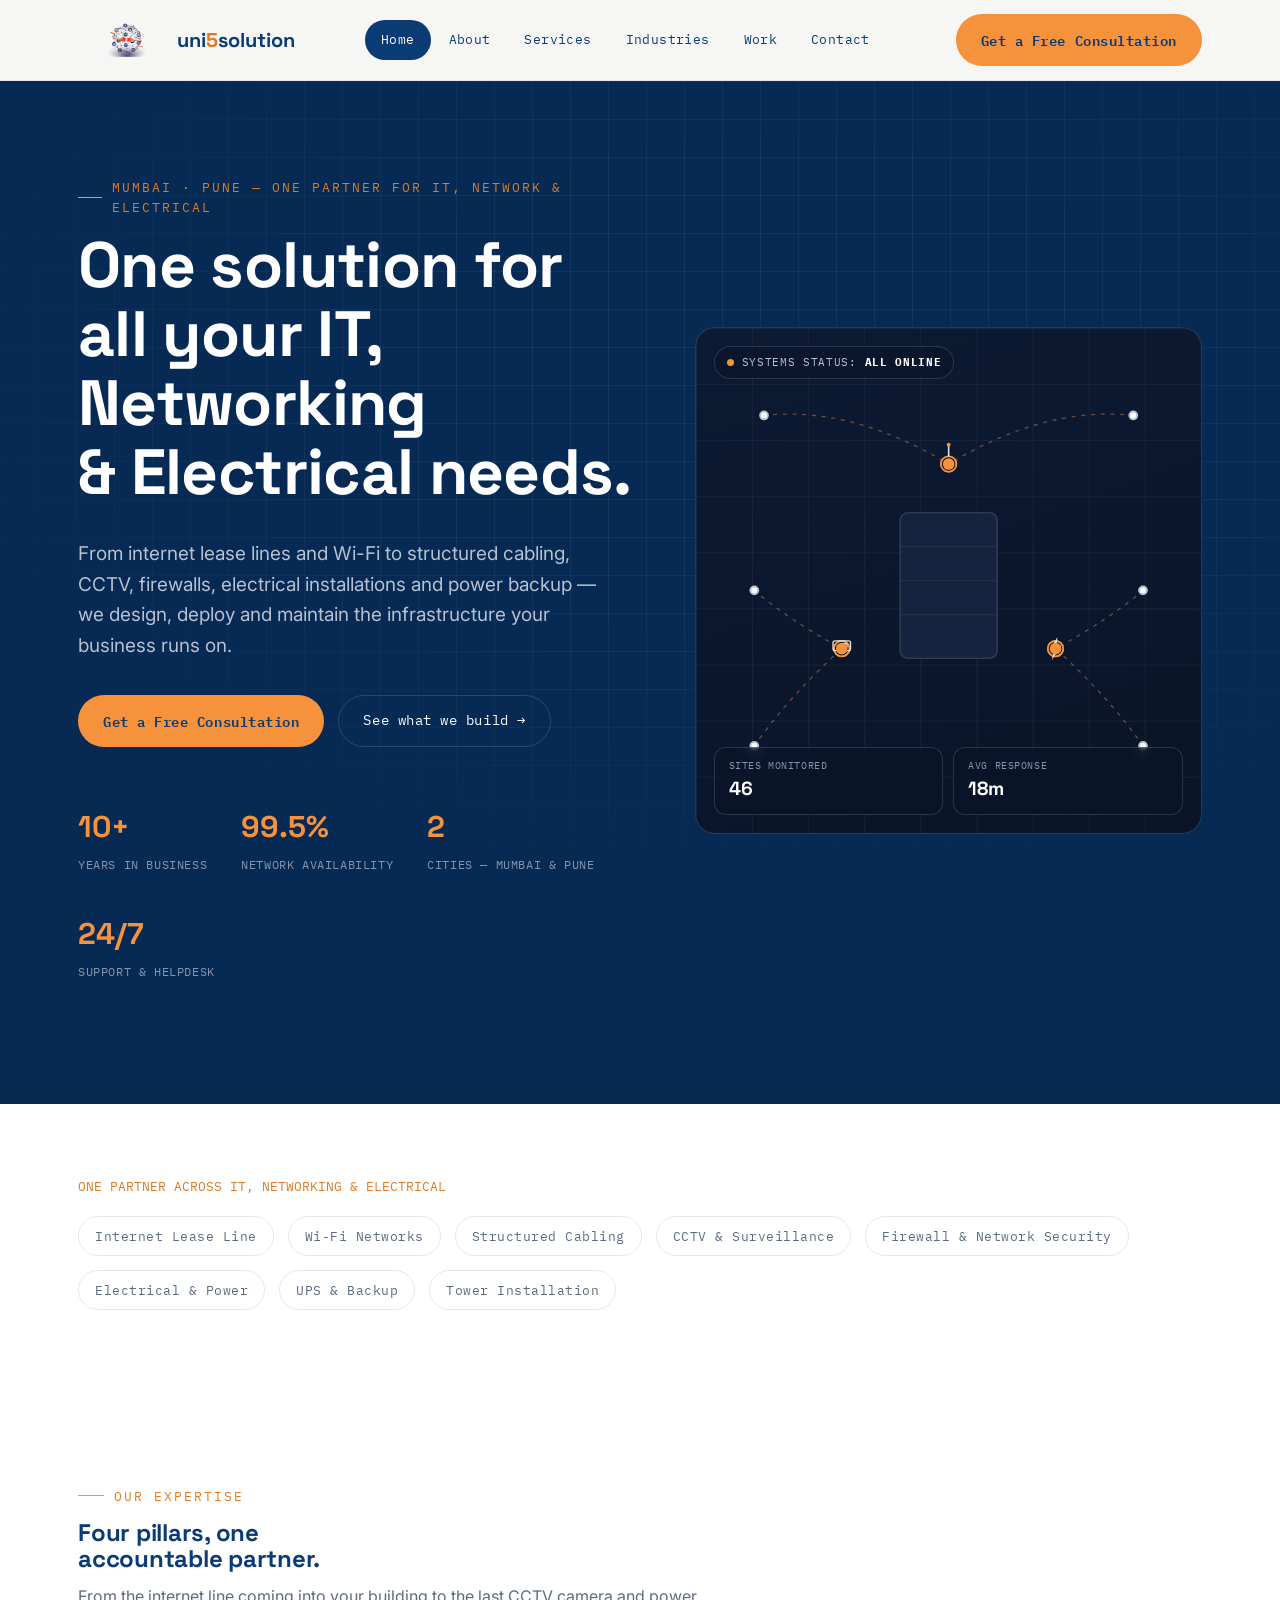
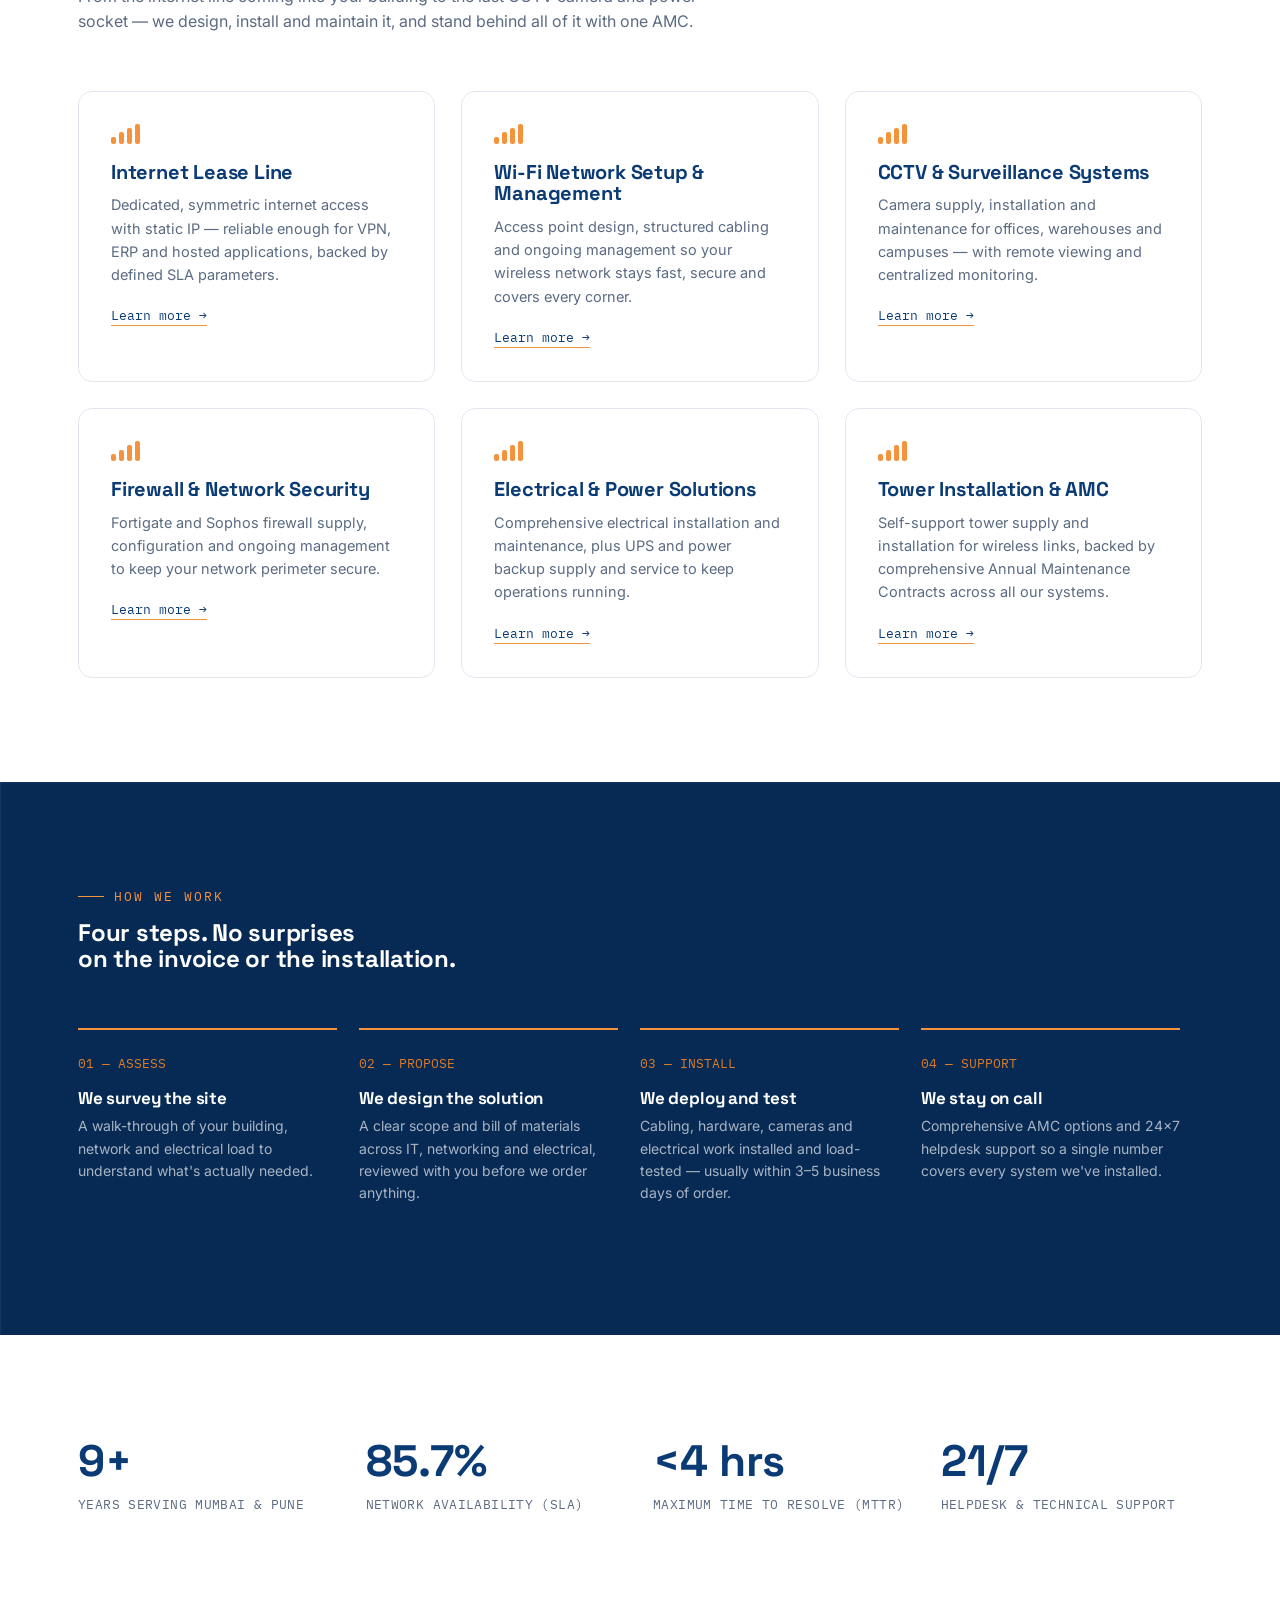
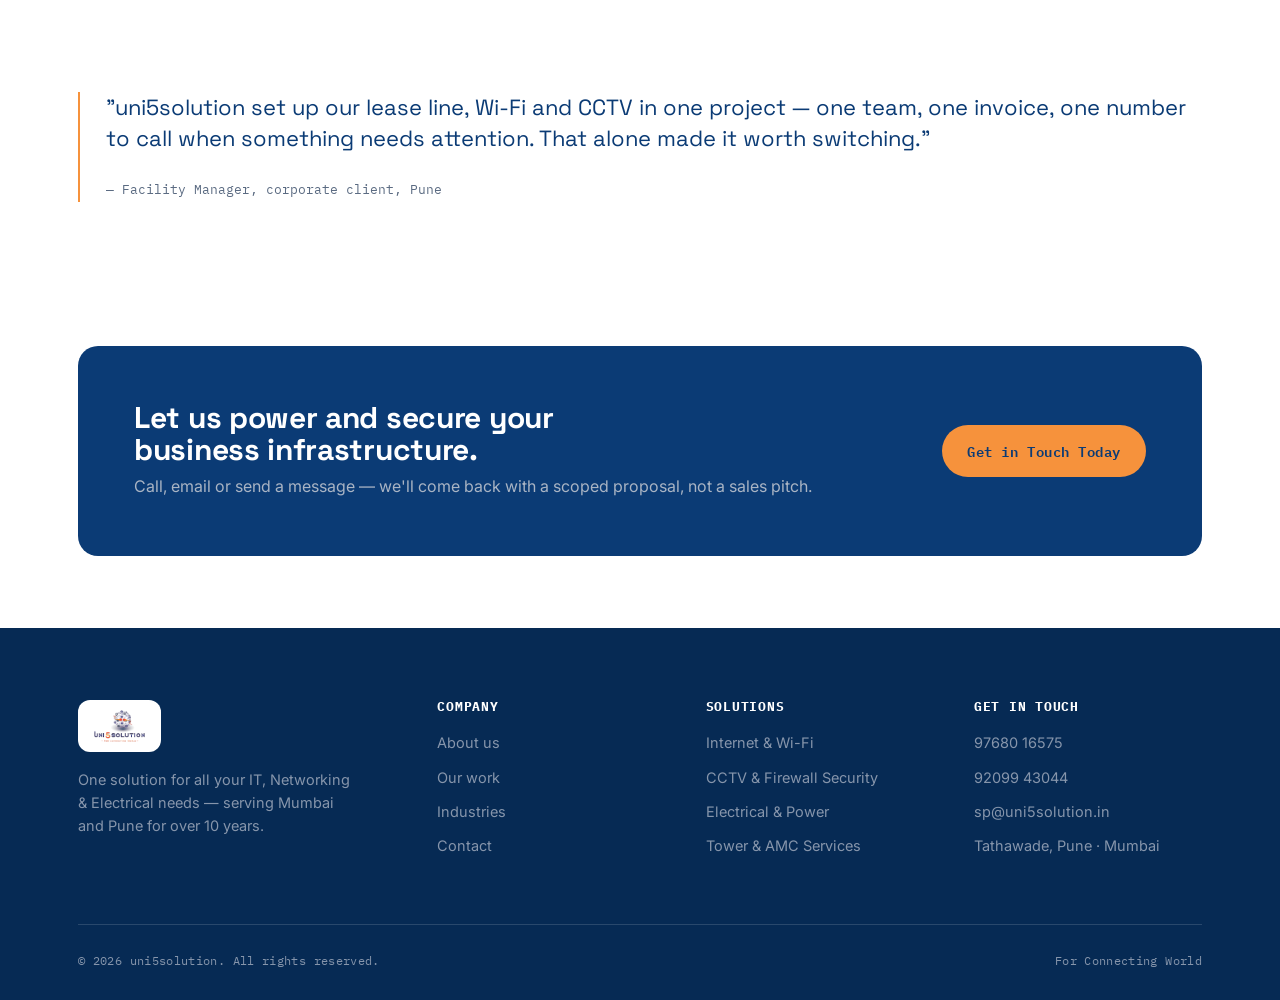
==== commit 7c3353e0: "Full rebrand: real logo/photos from client materials, navy+orange theme, IT/networking/security/elec" ====
--- a/index.html
+++ b/index.html
@@ -3,8 +3,8 @@
 <head>
 <meta charset="UTF-8">
 <meta name="viewport" content="width=device-width, initial-scale=1.0">
-<title>uni5solution — Enterprise Wi-Fi & Network Infrastructure | Mumbai & Pune</title>
-<meta name="description" content="uni5solution designs, deploys and manages enterprise Wi-Fi networks for offices, hospitality, retail and campuses across Mumbai and Pune. Free site survey.">
+<title>uni5solution — IT, Networking & Electrical Solutions | Mumbai & Pune</title>
+<meta name="description" content="uni5solution delivers complete IT, Networking & Electrical solutions — Internet lease lines, Wi-Fi, structured cabling, CCTV, firewalls, electrical & UPS, and tower installation across Mumbai and Pune.">
 <link rel="icon" href="assets/img/favicon.ico">
 <link rel="preconnect" href="https://fonts.googleapis.com">
 <link href="https://fonts.googleapis.com/css2?family=Space+Grotesk:wght@500;600;700&family=Inter:wght@400;500;600&family=IBM+Plex+Mono:wght@400;500&display=swap" rel="stylesheet">
@@ -15,7 +15,7 @@
 <header class="site-header">
   <div class="container">
     <a href="index.html" class="brand">
-      <img src="assets/img/logo-mark.svg" alt="uni5solution">
+      <img src="assets/img/brand-icon.png" alt="uni5solution">
       <span class="brand-word">uni<b>5</b>solution</span>
     </a>
     <nav class="main-nav" id="main-nav">
@@ -25,10 +25,10 @@
       <a href="industries.html">Industries</a>
       <a href="work.html">Work</a>
       <a href="contact.html">Contact</a>
-      <a href="contact.html" class="btn btn-signal nav-inline-cta">Get a Free Site Survey</a>
+      <a href="contact.html" class="btn btn-signal nav-inline-cta">Get a Free Consultation</a>
     </nav>
     <div class="nav-cta">
-      <a href="contact.html" class="btn btn-signal">Get a Free Site Survey</a>
+      <a href="contact.html" class="btn btn-signal">Get a Free Consultation</a>
       <button class="nav-toggle" aria-label="Toggle menu" aria-expanded="false"><span></span><span></span><span></span></button>
     </div>
   </div>
@@ -39,24 +39,24 @@
   <div class="container">
     <div class="hero-grid">
       <div>
-        <div class="eyebrow on-dark">MUMBAI · PUNE — ENTERPRISE WI-FI PARTNER</div>
-        <h1>Wi-Fi that holds up<br>at full capacity.</h1>
-        <p class="lede">We design, deploy and manage enterprise wireless networks for offices, hotels, hospitals, campuses and retail chains — engineered on real site surveys, not guesswork.</p>
+        <div class="eyebrow on-dark">MUMBAI · PUNE — ONE PARTNER FOR IT, NETWORK &amp; ELECTRICAL</div>
+        <h1>One solution for<br>all your IT, Networking<br>&amp; Electrical needs.</h1>
+        <p class="lede">From internet lease lines and Wi-Fi to structured cabling, CCTV, firewalls, electrical installations and power backup — we design, deploy and maintain the infrastructure your business runs on.</p>
         <div class="hero-actions">
-          <a href="contact.html" class="btn btn-signal">Book a Free Site Survey</a>
+          <a href="contact.html" class="btn btn-signal">Get a Free Consultation</a>
           <a href="services.html" class="btn btn-ghost">See what we build →</a>
         </div>
         <div class="hero-stats">
-          <div><strong>240+</strong><span>NETWORKS DEPLOYED</span></div>
-          <div><strong>99.9%</strong><span>AVG. UPTIME SLA</span></div>
+          <div><strong>10+</strong><span>YEARS IN BUSINESS</span></div>
+          <div><strong>99.5%</strong><span>NETWORK AVAILABILITY</span></div>
           <div><strong>2</strong><span>CITIES — MUMBAI &amp; PUNE</span></div>
-          <div><strong>24/7</strong><span>NOC MONITORING</span></div>
+          <div><strong>24/7</strong><span>SUPPORT &amp; HELPDESK</span></div>
         </div>
       </div>
-      <div class="network-live" role="img" aria-label="Animated illustration of an office building with three access points serving connected devices">
+      <div class="network-live" role="img" aria-label="Animated illustration of connected IT, security and electrical infrastructure around a central building">
         <div class="heatmap-grid"></div>
 
-        <div class="network-badge"><span class="live-dot"></span>NETWORK STATUS: <b>ONLINE</b></div>
+        <div class="network-badge"><span class="live-dot"></span>SYSTEMS STATUS: <b>ALL ONLINE</b></div>
 
         <svg class="network-svg" viewBox="0 0 520 520" xmlns="http://www.w3.org/2000/svg">
           <!-- building -->
@@ -65,7 +65,7 @@
           <line class="floor-line" x1="210" y1="260" x2="310" y2="260"/>
           <line class="floor-line" x1="210" y1="295" x2="310" y2="295"/>
 
-          <!-- connection links (device -> nearest AP) -->
+          <!-- connection links (device -> nearest node) -->
           <path class="link" d="M70,90 Q160,80 260,140"/>
           <path class="link" d="M450,90 Q360,80 260,140"/>
           <path class="link" d="M60,270 Q95,300 150,330"/>
@@ -89,7 +89,7 @@
           <circle class="packet" r="3" style="offset-path:path('M460,270 Q425,300 370,330'); animation-duration:2.4s; animation-delay:.15s;"/>
           <circle class="packet" r="3" style="offset-path:path('M460,430 Q425,380 370,330'); animation-duration:3.2s; animation-delay:.8s;"/>
 
-          <!-- access points: radar rings + antenna + core -->
+          <!-- node 1: Wi-Fi / connectivity -->
           <g>
             <circle class="radar" cx="260" cy="140" r="8"/>
             <circle class="radar d2" cx="260" cy="140" r="8"/>
@@ -97,25 +97,26 @@
             <circle class="ap-core" cx="260" cy="120" r="2"/>
             <circle class="ap-core" cx="260" cy="140" r="6"/>
           </g>
+          <!-- node 2: CCTV / security -->
           <g>
             <circle class="radar" cx="150" cy="330" r="8"/>
             <circle class="radar d2" cx="150" cy="330" r="8"/>
-            <line class="ap-antenna" x1="150" y1="322" x2="150" y2="310"/>
-            <circle class="ap-core" cx="150" cy="310" r="2"/>
+            <rect x="141" y="322" width="18" height="10" rx="2" fill="none" stroke="#DCE9E6" stroke-width="1.4"/>
+            <circle cx="153" cy="327" r="2.6" fill="none" stroke="#DCE9E6" stroke-width="1.2"/>
             <circle class="ap-core" cx="150" cy="330" r="6"/>
           </g>
+          <!-- node 3: Electrical / power -->
           <g>
             <circle class="radar" cx="370" cy="330" r="8"/>
             <circle class="radar d2" cx="370" cy="330" r="8"/>
-            <line class="ap-antenna" x1="370" y1="322" x2="370" y2="310"/>
-            <circle class="ap-core" cx="370" cy="310" r="2"/>
+            <polygon points="372,318 364,331 369,331 366,342 376,327 371,327" fill="#DCE9E6"/>
             <circle class="ap-core" cx="370" cy="330" r="6"/>
           </g>
         </svg>
 
         <div class="network-readout">
-          <div><span>DEVICES CONNECTED</span><strong id="live-devices">124</strong></div>
-          <div><span>AVG LATENCY</span><strong id="live-latency">11ms</strong></div>
+          <div><span>SITES MONITORED</span><strong id="live-devices">46</strong></div>
+          <div><span>AVG RESPONSE</span><strong id="live-latency">18m</strong></div>
         </div>
       </div>
     </div>
@@ -125,15 +126,16 @@
 <!-- LOGO STRIP -->
 <section class="section-tight">
   <div class="container">
-    <p class="badge-signal" style="margin-bottom:20px;">TRUSTED ACROSS SECTORS WE SERVE</p>
+    <p class="badge-signal" style="margin-bottom:20px;">ONE PARTNER ACROSS IT, NETWORKING &amp; ELECTRICAL</p>
     <div class="strip">
-      <span>Corporate Offices</span>
-      <span>Hospitality &amp; Hotels</span>
-      <span>Retail &amp; Malls</span>
-      <span>Healthcare</span>
-      <span>Education Campuses</span>
-      <span>Co-working Spaces</span>
-      <span>Warehousing &amp; Manufacturing</span>
+      <span>Internet Lease Line</span>
+      <span>Wi-Fi Networks</span>
+      <span>Structured Cabling</span>
+      <span>CCTV &amp; Surveillance</span>
+      <span>Firewall &amp; Network Security</span>
+      <span>Electrical &amp; Power</span>
+      <span>UPS &amp; Backup</span>
+      <span>Tower Installation</span>
     </div>
   </div>
 </section>
@@ -142,46 +144,46 @@
 <section class="section" id="services">
   <div class="container">
     <div class="section-head">
-      <div class="eyebrow">WHAT WE BUILD</div>
-      <h2>Six services, one network<br>you stop thinking about.</h2>
-      <p>Every engagement starts with a site survey and ends with a network your IT team can hand off — or one we keep managing.</p>
+      <div class="eyebrow">OUR EXPERTISE</div>
+      <h2>Four pillars, one<br>accountable partner.</h2>
+      <p>From the internet line coming into your building to the last CCTV camera and power socket — we design, install and maintain it, and stand behind all of it with one AMC.</p>
     </div>
     <div class="grid grid-3">
       <div class="card reveal">
         <div class="bars"><i></i><i></i><i></i><i></i></div>
-        <h3>Enterprise Wi-Fi Design &amp; Deployment</h3>
-        <p>Access point placement, capacity planning and RF design based on your actual floor plan and device density — not a generic router drop.</p>
-        <a href="services.html" class="more">Learn more →</a>
-      </div>
-      <div class="card reveal">
-        <div class="bars"><i></i><i></i><i></i><i></i></div>
-        <h3>Managed Wi-Fi &amp; NOC Support</h3>
-        <p>24/7 monitoring, proactive alerts and a support desk that fixes issues before your team notices them.</p>
-        <a href="services.html" class="more">Learn more →</a>
-      </div>
-      <div class="card reveal">
-        <div class="bars"><i></i><i></i><i></i><i></i></div>
-        <h3>Guest &amp; Branded Wi-Fi Portals</h3>
-        <p>Custom captive portals, social login and bandwidth controls for hotels, malls and hospitality venues.</p>
-        <a href="services.html" class="more">Learn more →</a>
-      </div>
-      <div class="card reveal">
-        <div class="bars"><i></i><i></i><i></i><i></i></div>
-        <h3>Structured Cabling &amp; LAN</h3>
-        <p>Cat6/6A cabling, racks and switching that back your wireless network with a wired foundation built to last.</p>
-        <a href="services.html" class="more">Learn more →</a>
-      </div>
-      <div class="card reveal">
-        <div class="bars"><i></i><i></i><i></i><i></i></div>
-        <h3>Wi-Fi Site Survey &amp; Heatmapping</h3>
-        <p>Predictive and on-site surveys that map coverage, interference and dead zones before a single AP is mounted.</p>
-        <a href="services.html" class="more">Learn more →</a>
-      </div>
-      <div class="card reveal">
-        <div class="bars"><i></i><i></i><i></i><i></i></div>
-        <h3>Network Security &amp; Access Control</h3>
-        <p>WPA3, VLAN segmentation, RADIUS authentication and firewalling to keep guest and corporate traffic apart.</p>
-        <a href="services.html" class="more">Learn more →</a>
+        <h3>Internet Lease Line</h3>
+        <p>Dedicated, symmetric internet access with static IP — reliable enough for VPN, ERP and hosted applications, backed by defined SLA parameters.</p>
+        <a href="services.html#connectivity" class="more">Learn more →</a>
+      </div>
+      <div class="card reveal">
+        <div class="bars"><i></i><i></i><i></i><i></i></div>
+        <h3>Wi-Fi Network Setup &amp; Management</h3>
+        <p>Access point design, structured cabling and ongoing management so your wireless network stays fast, secure and covers every corner.</p>
+        <a href="services.html#connectivity" class="more">Learn more →</a>
+      </div>
+      <div class="card reveal">
+        <div class="bars"><i></i><i></i><i></i><i></i></div>
+        <h3>CCTV &amp; Surveillance Systems</h3>
+        <p>Camera supply, installation and maintenance for offices, warehouses and campuses — with remote viewing and centralized monitoring.</p>
+        <a href="services.html#security" class="more">Learn more →</a>
+      </div>
+      <div class="card reveal">
+        <div class="bars"><i></i><i></i><i></i><i></i></div>
+        <h3>Firewall &amp; Network Security</h3>
+        <p>Fortigate and Sophos firewall supply, configuration and ongoing management to keep your network perimeter secure.</p>
+        <a href="services.html#security" class="more">Learn more →</a>
+      </div>
+      <div class="card reveal">
+        <div class="bars"><i></i><i></i><i></i><i></i></div>
+        <h3>Electrical &amp; Power Solutions</h3>
+        <p>Comprehensive electrical installation and maintenance, plus UPS and power backup supply and service to keep operations running.</p>
+        <a href="services.html#electrical" class="more">Learn more →</a>
+      </div>
+      <div class="card reveal">
+        <div class="bars"><i></i><i></i><i></i><i></i></div>
+        <h3>Tower Installation &amp; AMC</h3>
+        <p>Self-support tower supply and installation for wireless links, backed by comprehensive Annual Maintenance Contracts across all our systems.</p>
+        <a href="services.html#infrastructure" class="more">Learn more →</a>
       </div>
     </div>
   </div>
@@ -192,28 +194,28 @@
   <div class="container">
     <div class="section-head">
       <div class="eyebrow">HOW WE WORK</div>
-      <h2>Four steps. No surprises<br>on the invoice or the network.</h2>
+      <h2>Four steps. No surprises<br>on the invoice or the installation.</h2>
     </div>
     <div class="process">
       <div class="process-step reveal">
-        <span class="num">01 — SURVEY</span>
-        <h4>We walk the site</h4>
-        <p>RF survey across every floor, noting building materials, device density and dead zones.</p>
+        <span class="num">01 — ASSESS</span>
+        <h4>We survey the site</h4>
+        <p>A walk-through of your building, network and electrical load to understand what's actually needed.</p>
       </div>
       <div class="process-step reveal">
-        <span class="num">02 — DESIGN</span>
-        <h4>We map the coverage</h4>
-        <p>A heatmapped AP layout and bill of materials, reviewed with you before anything is ordered.</p>
+        <span class="num">02 — PROPOSE</span>
+        <h4>We design the solution</h4>
+        <p>A clear scope and bill of materials across IT, networking and electrical, reviewed with you before we order anything.</p>
       </div>
       <div class="process-step reveal">
-        <span class="num">03 — DEPLOY</span>
-        <h4>We install and tune</h4>
-        <p>Cabling, mounting, configuration and load testing — with minimal disruption to your operations.</p>
+        <span class="num">03 — INSTALL</span>
+        <h4>We deploy and test</h4>
+        <p>Cabling, hardware, cameras and electrical work installed and load-tested — usually within 3–5 business days of order.</p>
       </div>
       <div class="process-step reveal">
-        <span class="num">04 — MANAGE</span>
-        <h4>We keep watching</h4>
-        <p>Optional 24/7 NOC monitoring, firmware management and a direct line when something needs attention.</p>
+        <span class="num">04 — SUPPORT</span>
+        <h4>We stay on call</h4>
+        <p>Comprehensive AMC options and 24x7 helpdesk support so a single number covers every system we've installed.</p>
       </div>
     </div>
   </div>
@@ -223,10 +225,10 @@
 <section class="section">
   <div class="container">
     <div class="grid grid-4">
-      <div class="stat reveal"><strong>18 min</strong><span>AVG. TICKET RESPONSE TIME</span></div>
-      <div class="stat reveal"><strong>1,200+</strong><span>ACCESS POINTS UNDER MANAGEMENT</span></div>
-      <div class="stat reveal"><strong>11 yrs</strong><span>COMBINED FIELD ENGINEERING EXPERIENCE</span></div>
-      <div class="stat reveal"><strong>4.8/5</strong><span>AVERAGE CLIENT SATISFACTION</span></div>
+      <div class="stat reveal"><strong>10+</strong><span>YEARS SERVING MUMBAI &amp; PUNE</span></div>
+      <div class="stat reveal"><strong>99.5%</strong><span>NETWORK AVAILABILITY (SLA)</span></div>
+      <div class="stat reveal"><strong>&lt;4 hrs</strong><span>MAXIMUM TIME TO RESOLVE (MTTR)</span></div>
+      <div class="stat reveal"><strong>24/7</strong><span>HELPDESK &amp; TECHNICAL SUPPORT</span></div>
     </div>
   </div>
 </section>
@@ -235,8 +237,8 @@
 <section class="section-tight">
   <div class="container">
     <div class="quote reveal">
-      <p>"Uni5solution re-surveyed our Powai office after two failed vendor attempts. The heatmap showed exactly where our old network was falling short — coverage complaints stopped within a week of the new deployment."</p>
-      <cite>— IT Head, business-park tenant, Mumbai</cite>
+      <p>"uni5solution set up our lease line, Wi-Fi and CCTV in one project — one team, one invoice, one number to call when something needs attention. That alone made it worth switching."</p>
+      <cite>— Facility Manager, corporate client, Pune</cite>
     </div>
   </div>
 </section>
@@ -246,10 +248,10 @@
   <div class="container">
     <div class="cta-band">
       <div>
-        <h2>Not sure where your dead zones are?</h2>
-        <p>Book a free on-site Wi-Fi survey for your Mumbai or Pune location — no obligation, just a coverage map.</p>
-      </div>
-      <a href="contact.html" class="btn btn-signal">Book a Free Site Survey</a>
+        <h2>Let us power and secure your business infrastructure.</h2>
+        <p>Call, email or send a message — we'll come back with a scoped proposal, not a sales pitch.</p>
+      </div>
+      <a href="contact.html" class="btn btn-signal">Get in Touch Today</a>
     </div>
   </div>
 </section>
@@ -259,16 +261,15 @@
     <div class="footer-grid">
       <div class="footer-brand">
         <a href="index.html" class="brand">
-          <img src="assets/img/logo-mark-light.svg" alt="uni5solution">
-          <span class="brand-word" style="color:#fff;">uni<b>5</b>solution</span>
+          <span class="footer-logo-chip"><img src="assets/img/logo-full.png" alt="Uni5Solution - For Connecting World"></span>
         </a>
-        <p>Enterprise Wi-Fi and network infrastructure — designed, deployed and managed across Mumbai and Pune.</p>
+        <p>One solution for all your IT, Networking &amp; Electrical needs — serving Mumbai and Pune for over 10 years.</p>
       </div>
       <div>
         <h4>Company</h4>
         <ul>
           <li><a href="about.html">About us</a></li>
-          <li><a href="work.html">Case studies</a></li>
+          <li><a href="work.html">Our work</a></li>
           <li><a href="industries.html">Industries</a></li>
           <li><a href="contact.html">Contact</a></li>
         </ul>
@@ -276,24 +277,25 @@
       <div>
         <h4>Solutions</h4>
         <ul>
-          <li><a href="services.html">Enterprise Wi-Fi</a></li>
-          <li><a href="services.html">Managed Wi-Fi &amp; NOC</a></li>
-          <li><a href="services.html">Guest Wi-Fi Portals</a></li>
-          <li><a href="services.html">Structured Cabling</a></li>
+          <li><a href="services.html#connectivity">Internet &amp; Wi-Fi</a></li>
+          <li><a href="services.html#security">CCTV &amp; Firewall Security</a></li>
+          <li><a href="services.html#electrical">Electrical &amp; Power</a></li>
+          <li><a href="services.html#infrastructure">Tower &amp; AMC Services</a></li>
         </ul>
       </div>
       <div>
         <h4>Get in touch</h4>
         <ul>
-          <li><a href="tel:+912262390500">+91 22 6239 0500</a></li>
-          <li><a href="mailto:hello@uni5solution.in">hello@uni5solution.in</a></li>
-          <li>Powai, Mumbai · Baner, Pune</li>
+          <li><a href="tel:+919768016575">97680 16575</a></li>
+          <li><a href="tel:+919209943044">92099 43044</a></li>
+          <li><a href="mailto:sp@uni5solution.in">sp@uni5solution.in</a></li>
+          <li>Tathawade, Pune · Mumbai</li>
         </ul>
       </div>
     </div>
     <div class="footer-bottom">
       <span>© 2026 uni5solution. All rights reserved.</span>
-      <span>Site design &amp; build — draft v1</span>
+      <span>For Connecting World</span>
     </div>
   </div>
 </footer>
--- a/assets/css/style.css
+++ b/assets/css/style.css
@@ -2,17 +2,17 @@
    uni5solution — design tokens
    ============================================================ */
 :root{
-  --ink:        #0B1F3A;
-  --ink-2:      #14315C;
-  --panel:      #0E1830;
-  --paper:      #F5F6F4;
-  --paper-2:    #ECEEEA;
-  --signal:     #00C9A7;
-  --signal-dim: #00A889;
-  --amber:      #FF8A3D;
+  --ink:        #0B3B75;
+  --ink-2:      #123F82;
+  --panel:      #062A54;
+  --paper:      #FFFFFF;
+  --paper-2:    #F3F6FA;
+  --signal:     #F6923C;
+  --signal-dim: #DD7B26;
+  --amber:      #FDB35D;
   --slate:      #5B6B82;
-  --line:       #DCE1E0;
-  --line-dark:  rgba(255,255,255,.12);
+  --line:       #E2E7EF;
+  --line-dark:  rgba(255,255,255,.14);
   --charcoal:   #10151F;
   --white:      #FFFFFF;
 
@@ -101,7 +101,7 @@
   animation:ripple-out .6s ease-out forwards;
 }
 .btn-signal .ripple,.btn-primary .ripple{ background:rgba(255,255,255,.45); }
-.btn-ghost .ripple{ background:rgba(0,201,167,.25); }
+.btn-ghost .ripple{ background:rgba(245,153,93,.25); }
 @keyframes ripple-out{ to{ transform:scale(1); opacity:0; } }
 .btn-primary{ background:var(--ink); color:var(--white); }
 .btn-primary:hover{ background:var(--signal-dim); }
@@ -261,14 +261,14 @@
 }
 .heatmap-node{
   position:absolute; width:9px; height:9px; border-radius:50%; background:var(--signal);
-  box-shadow:0 0 0 6px rgba(0,201,167,.16);
+  box-shadow:0 0 0 6px rgba(245,153,93,.16);
 }
 .heatmap-node.ap::after{
   content:'AP'; position:absolute; top:-22px; left:50%; transform:translateX(-50%);
   font-family:var(--font-mono); font-size:10px; letter-spacing:.08em; color:#8695AB;
 }
 .heatmap-ring{
-  position:absolute; border:1px solid rgba(0,201,167,.35); border-radius:50%;
+  position:absolute; border:1px solid rgba(245,153,93,.35); border-radius:50%;
   transform-box:fill-box; transform-origin:center;
   animation:ring-pulse 2.8s ease-out infinite;
 }
@@ -294,7 +294,7 @@
 .network-svg{ position:absolute; inset:0; width:100%; height:100%; }
 
 .network-svg .link{
-  fill:none; stroke:rgba(0,201,167,.4); stroke-width:1.4;
+  fill:none; stroke:rgba(245,153,93,.4); stroke-width:1.4;
   stroke-dasharray:3 7; stroke-linecap:round;
   animation:dash-flow 1.4s linear infinite;
 }
@@ -344,13 +344,13 @@
 .network-badge b{ color:var(--white); }
 .live-dot{
   width:7px; height:7px; border-radius:50%; background:var(--signal);
-  box-shadow:0 0 0 0 rgba(0,201,167,.6);
+  box-shadow:0 0 0 0 rgba(245,153,93,.6);
   animation:live-blink 1.8s ease-in-out infinite;
 }
 @keyframes live-blink{
-  0%{ box-shadow:0 0 0 0 rgba(0,201,167,.55); }
-  70%{ box-shadow:0 0 0 8px rgba(0,201,167,0); }
-  100%{ box-shadow:0 0 0 0 rgba(0,201,167,0); }
+  0%{ box-shadow:0 0 0 0 rgba(245,153,93,.55); }
+  70%{ box-shadow:0 0 0 8px rgba(245,153,93,0); }
+  100%{ box-shadow:0 0 0 0 rgba(245,153,93,0); }
 }
 .network-readout{
   position:absolute; left:18px; right:18px; bottom:18px; z-index:3;
@@ -384,7 +384,7 @@
 }
 .card::before{
   content:''; position:absolute; inset:0; border-radius:inherit; pointer-events:none;
-  background:radial-gradient(240px circle at var(--x,50%) var(--y,50%), rgba(0,201,167,.12), transparent 60%);
+  background:radial-gradient(240px circle at var(--x,50%) var(--y,50%), rgba(245,153,93,.12), transparent 60%);
   opacity:0; transition:opacity .35s ease;
 }
 .card:hover::before{ opacity:1; }
@@ -469,7 +469,7 @@
 
 /* breadcrumb / page hero (inner pages) */
 .page-hero{
-  padding:64px 0 56px; background:var(--panel); color:var(--white); position:relative; overflow:hidden;
+  padding:88px 0 72px; background:var(--panel); color:var(--white); position:relative; overflow:hidden;
 }
 .page-hero::before{
   content:'';
@@ -482,6 +482,42 @@
 .page-hero .container{ position:relative; z-index:2; }
 .page-hero h1{ color:var(--white); font-size:clamp(32px,5vw,48px); max-width:720px; }
 .page-hero p{ color:#B7C1D1; max-width:560px; font-size:17px; }
+
+/* alive photo variant — used on About/Services/Industries/Work/Contact heroes */
+.page-hero.with-photo{ padding:0; min-height:400px; display:flex; align-items:flex-end; }
+.page-hero.with-photo .hero-photo{
+  position:absolute; inset:0; z-index:0; overflow:hidden;
+}
+.page-hero.with-photo .hero-photo img{
+  width:100%; height:100%; object-fit:cover; object-position:center;
+  animation:ken-burns 22s ease-in-out infinite alternate;
+  filter:saturate(1.05);
+}
+@keyframes ken-burns{
+  0%{ transform:scale(1) translate(0,0); }
+  100%{ transform:scale(1.12) translate(-1.5%, -1%); }
+}
+.page-hero.with-photo::before{ display:none; }
+.page-hero.with-photo .hero-scrim{
+  position:absolute; inset:0; z-index:1;
+  background:linear-gradient(180deg, rgba(6,26,54,.55) 0%, rgba(6,26,54,.78) 55%, rgba(6,26,54,.96) 100%);
+}
+.page-hero.with-photo .container{ padding-top:120px; padding-bottom:48px; }
+.page-hero.with-photo .particles{ position:absolute; inset:0; z-index:1; pointer-events:none; overflow:hidden; }
+.page-hero.with-photo .particle{
+  position:absolute; width:5px; height:5px; border-radius:50%; background:var(--signal);
+  opacity:0; animation:particle-float 7s ease-in infinite;
+  box-shadow:0 0 8px 2px rgba(246,146,60,.5);
+}
+@keyframes particle-float{
+  0%{ opacity:0; transform:translateY(0) scale(.6); }
+  12%{ opacity:.85; }
+  85%{ opacity:.5; }
+  100%{ opacity:0; transform:translateY(-160px) scale(1.1); }
+}
+.page-hero .network-badge.live-badge-row{
+  position:static; display:inline-flex; margin-bottom:22px;
+}
 
 /* CTA band */
 .cta-band{
@@ -500,6 +536,11 @@
 .site-footer li{ margin-bottom:11px; font-size:14.5px; }
 .site-footer a:hover{ color:var(--signal); }
 .footer-brand p{ color:#8695AB; font-size:14.5px; max-width:280px; margin-top:16px; }
+.footer-logo-chip{
+  display:inline-flex; align-items:center; background:var(--white);
+  padding:10px 16px; border-radius:12px;
+}
+.footer-logo-chip img{ height:32px; width:auto; display:block; }
 .footer-bottom{
   border-top:1px solid var(--line-dark); padding-top:26px;
   display:flex; justify-content:space-between; flex-wrap:wrap; gap:12px;
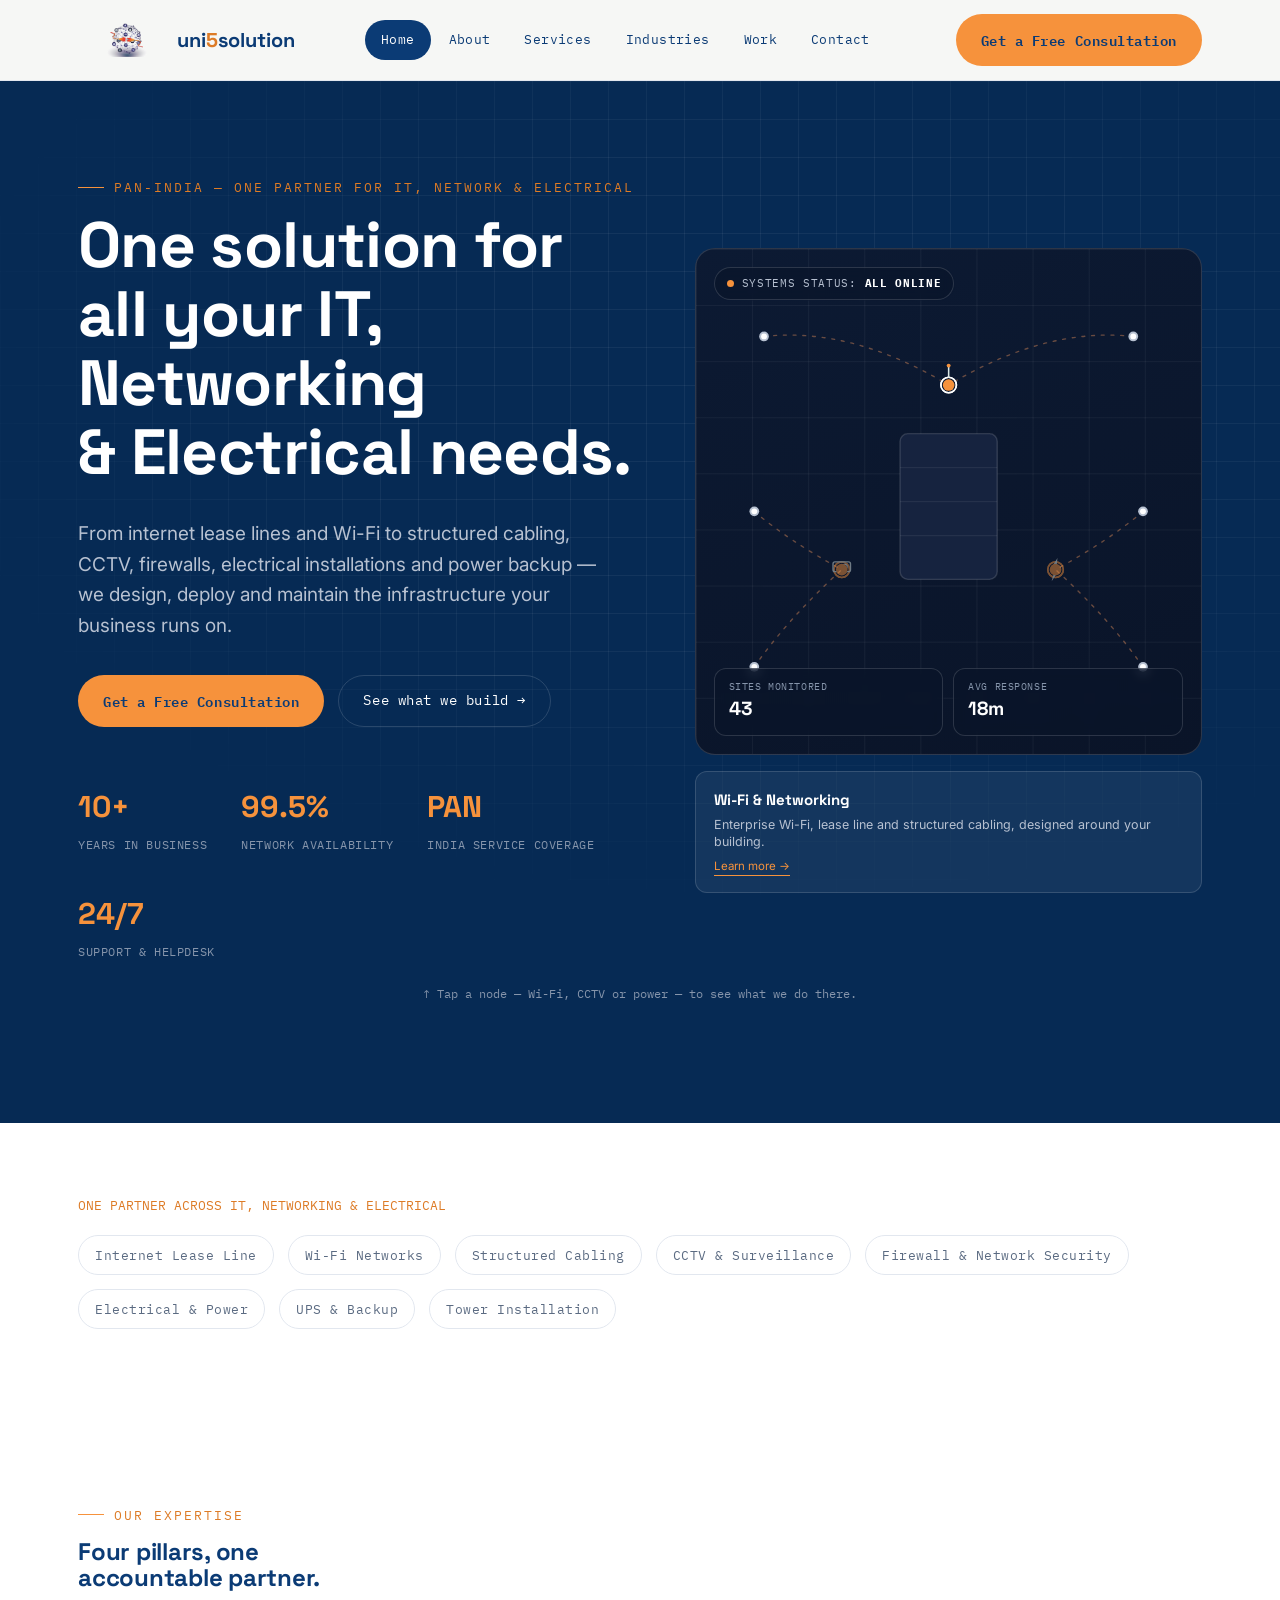
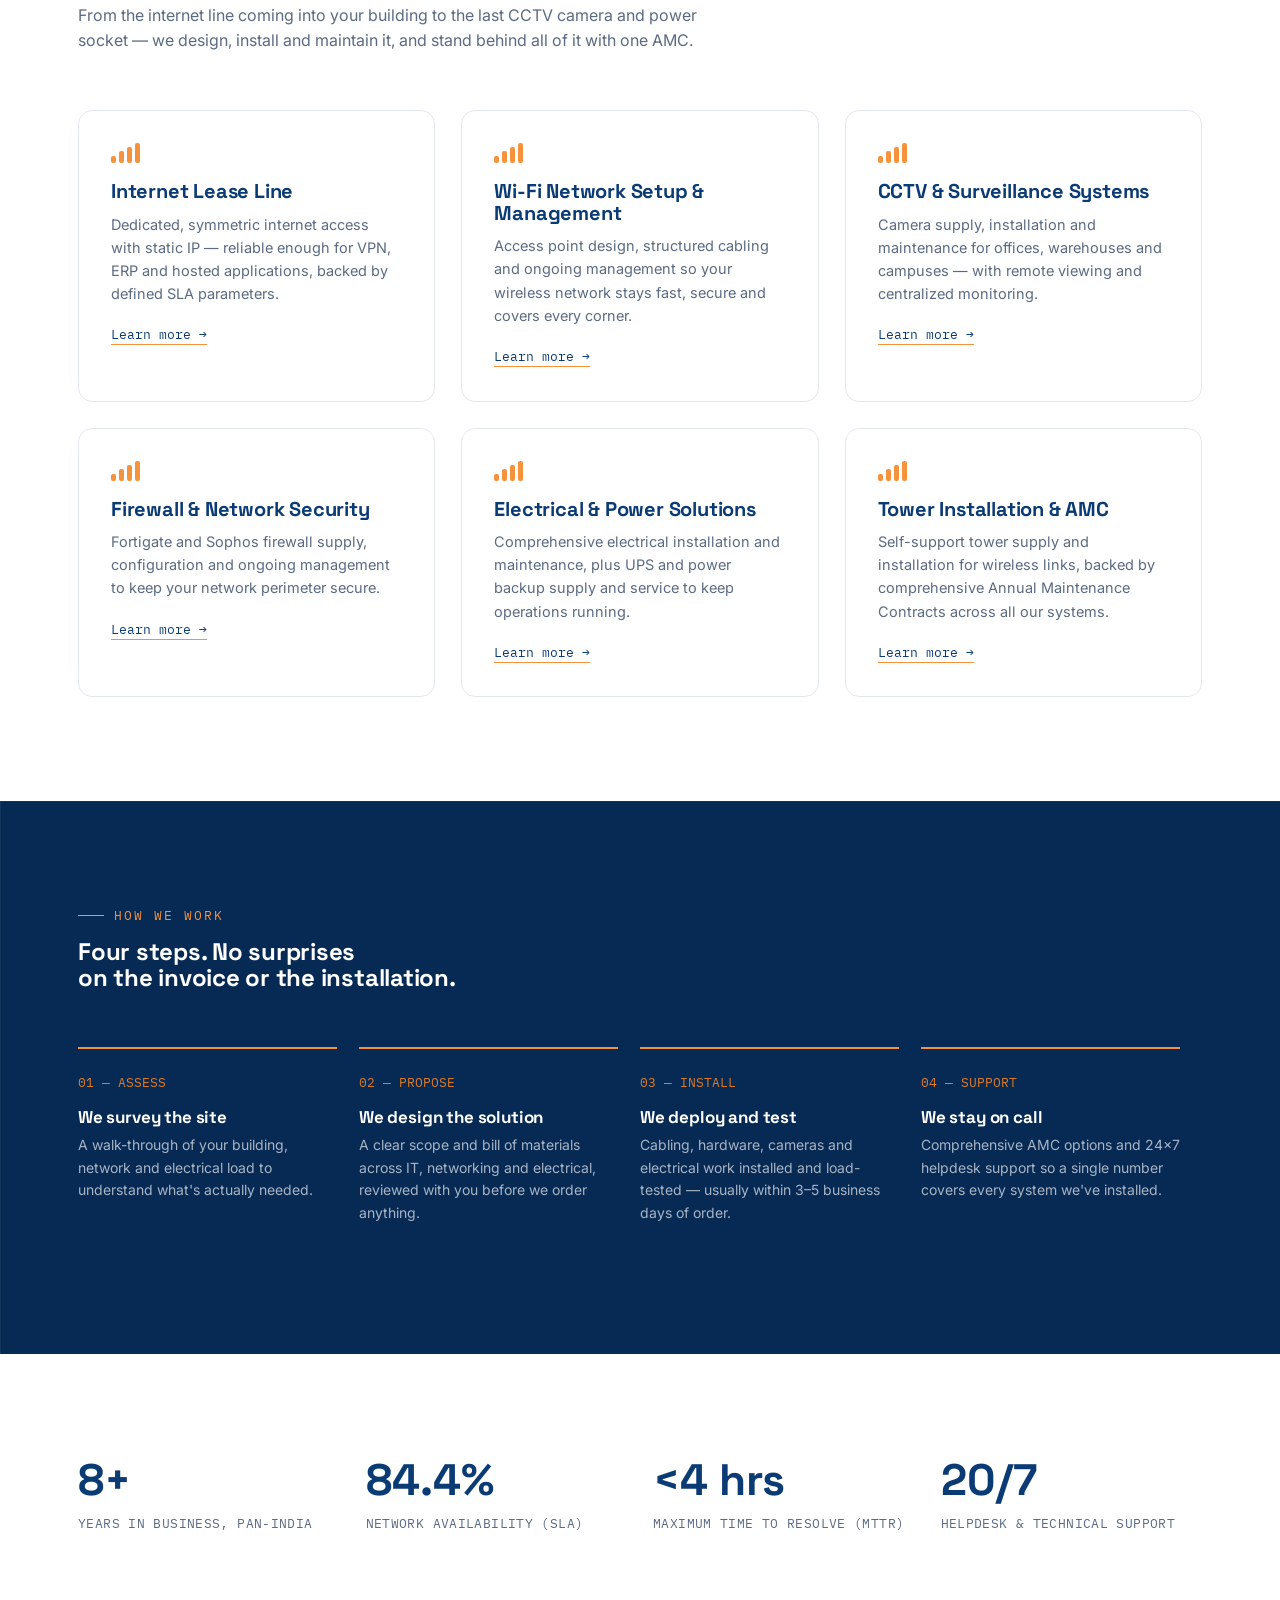
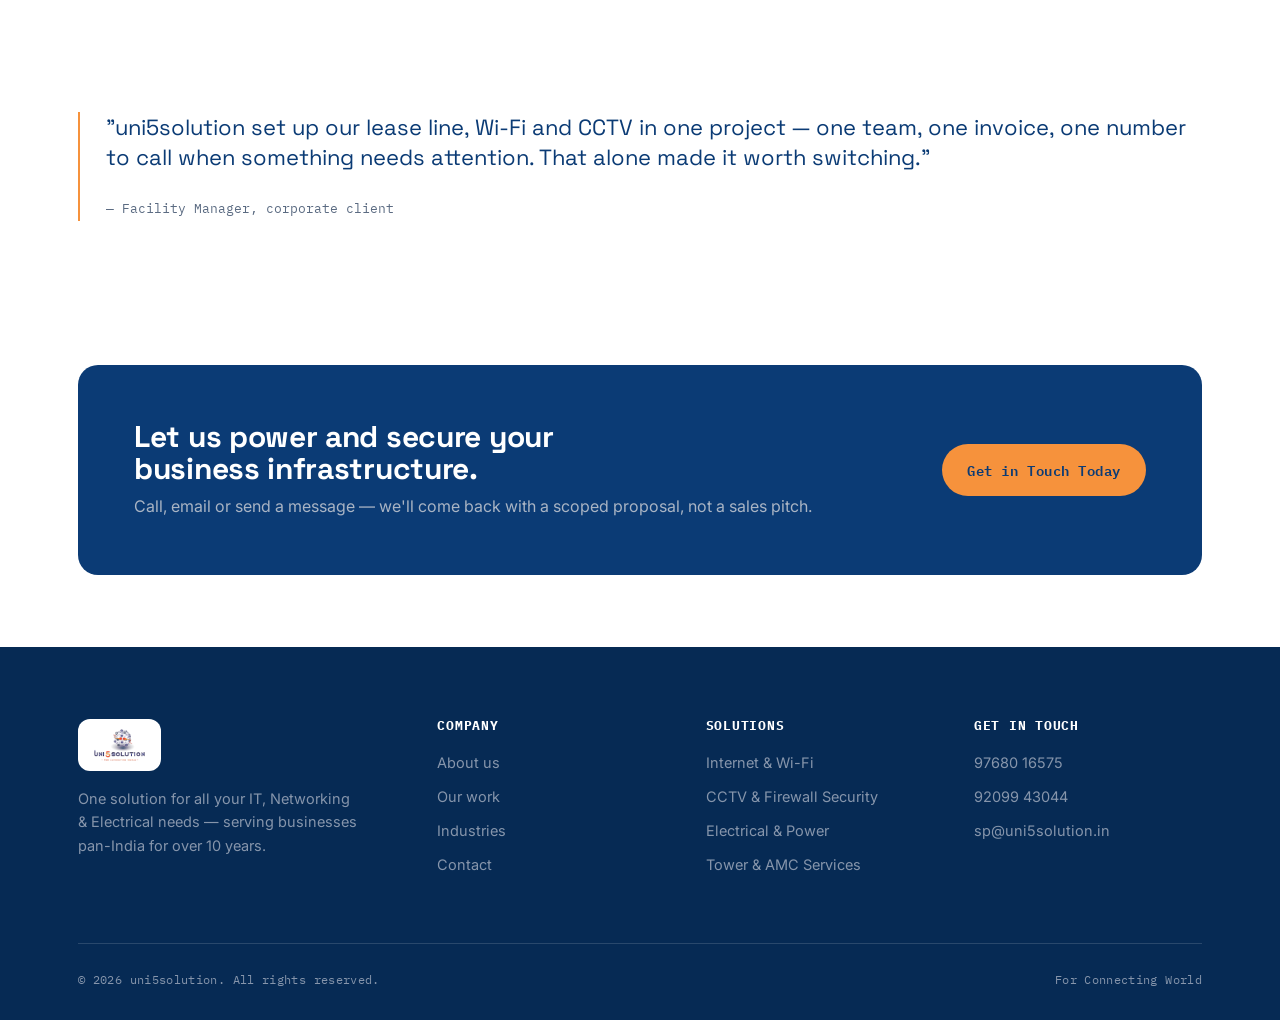
==== commit 3b940c38: "Interactive hero, high-res stock imagery, pan-India messaging: remove Mumbai/Pune and office address" ====
--- a/index.html
+++ b/index.html
@@ -3,8 +3,8 @@
 <head>
 <meta charset="UTF-8">
 <meta name="viewport" content="width=device-width, initial-scale=1.0">
-<title>uni5solution — IT, Networking & Electrical Solutions | Mumbai & Pune</title>
-<meta name="description" content="uni5solution delivers complete IT, Networking & Electrical solutions — Internet lease lines, Wi-Fi, structured cabling, CCTV, firewalls, electrical & UPS, and tower installation across Mumbai and Pune.">
+<title>uni5solution — IT, Networking & Electrical Solutions | Pan-India</title>
+<meta name="description" content="uni5solution delivers complete IT, Networking & Electrical solutions — Internet lease lines, Wi-Fi, structured cabling, CCTV, firewalls, electrical & UPS, and tower installation, pan-India.">
 <link rel="icon" href="assets/img/favicon.ico">
 <link rel="preconnect" href="https://fonts.googleapis.com">
 <link href="https://fonts.googleapis.com/css2?family=Space+Grotesk:wght@500;600;700&family=Inter:wght@400;500;600&family=IBM+Plex+Mono:wght@400;500&display=swap" rel="stylesheet">
@@ -39,7 +39,7 @@
   <div class="container">
     <div class="hero-grid">
       <div>
-        <div class="eyebrow on-dark">MUMBAI · PUNE — ONE PARTNER FOR IT, NETWORK &amp; ELECTRICAL</div>
+        <div class="eyebrow on-dark">PAN-INDIA — ONE PARTNER FOR IT, NETWORK &amp; ELECTRICAL</div>
         <h1>One solution for<br>all your IT, Networking<br>&amp; Electrical needs.</h1>
         <p class="lede">From internet lease lines and Wi-Fi to structured cabling, CCTV, firewalls, electrical installations and power backup — we design, deploy and maintain the infrastructure your business runs on.</p>
         <div class="hero-actions">
@@ -49,11 +49,12 @@
         <div class="hero-stats">
           <div><strong>10+</strong><span>YEARS IN BUSINESS</span></div>
           <div><strong>99.5%</strong><span>NETWORK AVAILABILITY</span></div>
-          <div><strong>2</strong><span>CITIES — MUMBAI &amp; PUNE</span></div>
+          <div><strong>PAN</strong><span>INDIA SERVICE COVERAGE</span></div>
           <div><strong>24/7</strong><span>SUPPORT &amp; HELPDESK</span></div>
         </div>
       </div>
-      <div class="network-live" role="img" aria-label="Animated illustration of connected IT, security and electrical infrastructure around a central building">
+      <div class="hero-visual">
+        <div class="network-live" role="img" aria-label="Animated illustration of connected IT, security and electrical infrastructure around a central building">
         <div class="heatmap-grid"></div>
 
         <div class="network-badge"><span class="live-dot"></span>SYSTEMS STATUS: <b>ALL ONLINE</b></div>
@@ -89,37 +90,48 @@
           <circle class="packet" r="3" style="offset-path:path('M460,270 Q425,300 370,330'); animation-duration:2.4s; animation-delay:.15s;"/>
           <circle class="packet" r="3" style="offset-path:path('M460,430 Q425,380 370,330'); animation-duration:3.2s; animation-delay:.8s;"/>
 
-          <!-- node 1: Wi-Fi / connectivity -->
-          <g>
+          <!-- node 1: Wi-Fi / connectivity (interactive, active by default) -->
+          <g class="hero-node active" data-service="wifi" tabindex="0" role="button" aria-label="View Wi-Fi and networking services">
             <circle class="radar" cx="260" cy="140" r="8"/>
             <circle class="radar d2" cx="260" cy="140" r="8"/>
             <line class="ap-antenna" x1="260" y1="132" x2="260" y2="120"/>
             <circle class="ap-core" cx="260" cy="120" r="2"/>
             <circle class="ap-core" cx="260" cy="140" r="6"/>
+            <circle class="hit-area" cx="260" cy="140" r="26"/>
           </g>
-          <!-- node 2: CCTV / security -->
-          <g>
+          <!-- node 2: CCTV / security (interactive) -->
+          <g class="hero-node" data-service="cctv" tabindex="0" role="button" aria-label="View CCTV and security services">
             <circle class="radar" cx="150" cy="330" r="8"/>
             <circle class="radar d2" cx="150" cy="330" r="8"/>
             <rect x="141" y="322" width="18" height="10" rx="2" fill="none" stroke="#DCE9E6" stroke-width="1.4"/>
             <circle cx="153" cy="327" r="2.6" fill="none" stroke="#DCE9E6" stroke-width="1.2"/>
             <circle class="ap-core" cx="150" cy="330" r="6"/>
+            <circle class="hit-area" cx="150" cy="330" r="26"/>
           </g>
-          <!-- node 3: Electrical / power -->
-          <g>
+          <!-- node 3: Electrical / power (interactive) -->
+          <g class="hero-node" data-service="electrical" tabindex="0" role="button" aria-label="View electrical and power services">
             <circle class="radar" cx="370" cy="330" r="8"/>
             <circle class="radar d2" cx="370" cy="330" r="8"/>
             <polygon points="372,318 364,331 369,331 366,342 376,327 371,327" fill="#DCE9E6"/>
             <circle class="ap-core" cx="370" cy="330" r="6"/>
+            <circle class="hit-area" cx="370" cy="330" r="26"/>
           </g>
         </svg>
 
         <div class="network-readout">
-          <div><span>SITES MONITORED</span><strong id="live-devices">46</strong></div>
-          <div><span>AVG RESPONSE</span><strong id="live-latency">18m</strong></div>
-        </div>
-      </div>
-    </div>
+          <div><span id="stat1-label">SITES MONITORED</span><strong id="live-devices">46</strong></div>
+          <div><span id="stat2-label">AVG RESPONSE</span><strong id="live-latency">18m</strong></div>
+        </div>
+        </div>
+
+        <div class="hero-caption" id="hero-caption">
+          <strong id="hero-caption-title">Wi-Fi &amp; Networking</strong>
+          <span id="hero-caption-text">Enterprise Wi-Fi, lease line and structured cabling, designed around your building.</span>
+          <a href="services.html#connectivity" id="hero-caption-link" class="more">Learn more →</a>
+        </div>
+      </div>
+    </div>
+    <p class="hero-hint">↑ Tap a node — Wi-Fi, CCTV or power — to see what we do there.</p>
   </div>
 </section>
 
@@ -225,7 +237,7 @@
 <section class="section">
   <div class="container">
     <div class="grid grid-4">
-      <div class="stat reveal"><strong>10+</strong><span>YEARS SERVING MUMBAI &amp; PUNE</span></div>
+      <div class="stat reveal"><strong>10+</strong><span>YEARS IN BUSINESS, PAN-INDIA</span></div>
       <div class="stat reveal"><strong>99.5%</strong><span>NETWORK AVAILABILITY (SLA)</span></div>
       <div class="stat reveal"><strong>&lt;4 hrs</strong><span>MAXIMUM TIME TO RESOLVE (MTTR)</span></div>
       <div class="stat reveal"><strong>24/7</strong><span>HELPDESK &amp; TECHNICAL SUPPORT</span></div>
@@ -238,7 +250,7 @@
   <div class="container">
     <div class="quote reveal">
       <p>"uni5solution set up our lease line, Wi-Fi and CCTV in one project — one team, one invoice, one number to call when something needs attention. That alone made it worth switching."</p>
-      <cite>— Facility Manager, corporate client, Pune</cite>
+      <cite>— Facility Manager, corporate client</cite>
     </div>
   </div>
 </section>
@@ -263,7 +275,7 @@
         <a href="index.html" class="brand">
           <span class="footer-logo-chip"><img src="assets/img/logo-full.png" alt="Uni5Solution - For Connecting World"></span>
         </a>
-        <p>One solution for all your IT, Networking &amp; Electrical needs — serving Mumbai and Pune for over 10 years.</p>
+        <p>One solution for all your IT, Networking &amp; Electrical needs — serving businesses pan-India for over 10 years.</p>
       </div>
       <div>
         <h4>Company</h4>
@@ -289,7 +301,6 @@
           <li><a href="tel:+919768016575">97680 16575</a></li>
           <li><a href="tel:+919209943044">92099 43044</a></li>
           <li><a href="mailto:sp@uni5solution.in">sp@uni5solution.in</a></li>
-          <li>Tathawade, Pune · Mumbai</li>
         </ul>
       </div>
     </div>
--- a/assets/css/style.css
+++ b/assets/css/style.css
@@ -334,6 +334,34 @@
 .network-svg .building{ fill:#16233F; stroke:rgba(255,255,255,.14); }
 .network-svg .floor-line{ stroke:rgba(255,255,255,.08); }
 
+/* interactive hero nodes */
+.hero-node{ cursor:pointer; }
+.hero-node .hit-area{ fill:transparent; pointer-events:all; }
+.hero-node:not(.active){ opacity:.48; transition:opacity .3s ease; }
+.hero-node.active{ opacity:1; transition:opacity .3s ease; }
+.hero-node.active .radar{ stroke:#fff; }
+.hero-node:hover:not(.active){ opacity:.75; }
+.hero-node:focus{ outline:none; }
+.hero-node:focus-visible .ap-core{ filter:drop-shadow(0 0 5px #fff); }
+
+.hero-caption{
+  margin-top:16px;
+  background:rgba(255,255,255,.06);
+  border:1px solid var(--line-dark); border-radius:12px; padding:16px 18px;
+  display:flex; flex-direction:column; gap:4px;
+  min-height:88px;
+}
+.js-reveal .hero-caption{ animation:caption-fade .35s ease; }
+.hero-caption strong{ font-family:var(--font-display); font-size:15px; color:#fff; }
+.hero-caption span{ font-size:12.5px; color:#B7C1D1; line-height:1.4; }
+.hero-caption a.more{ font-size:11.5px; color:var(--signal); border-bottom:1px solid var(--signal); align-self:flex-start; margin-top:2px; padding-bottom:0; }
+@keyframes caption-fade{ from{ opacity:0; transform:translateY(6px); } to{ opacity:1; transform:translateY(0); } }
+
+.hero-hint{
+  margin:20px 0 0; text-align:center;
+  font-family:var(--font-mono); font-size:12px; color:#8695AB;
+}
+
 .network-badge{
   position:absolute; top:18px; left:18px; z-index:3;
   display:flex; align-items:center; gap:8px;
